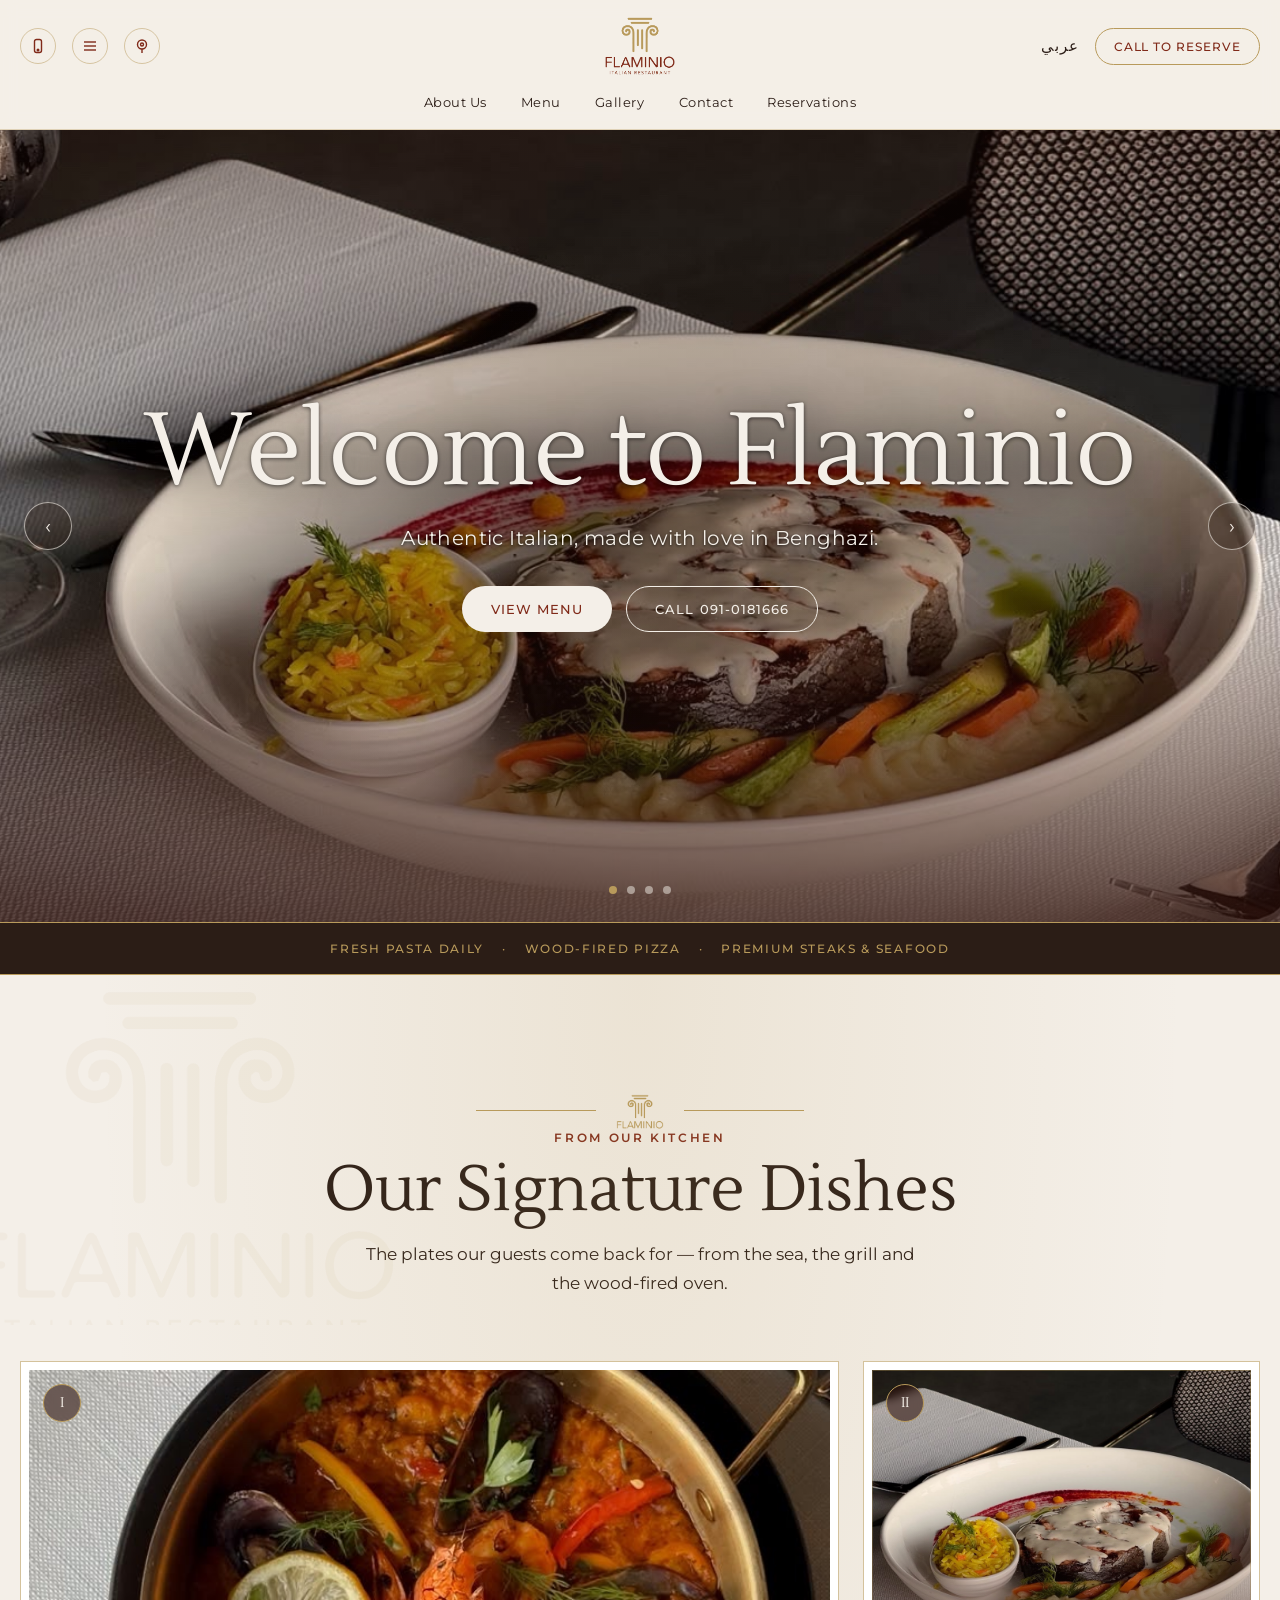
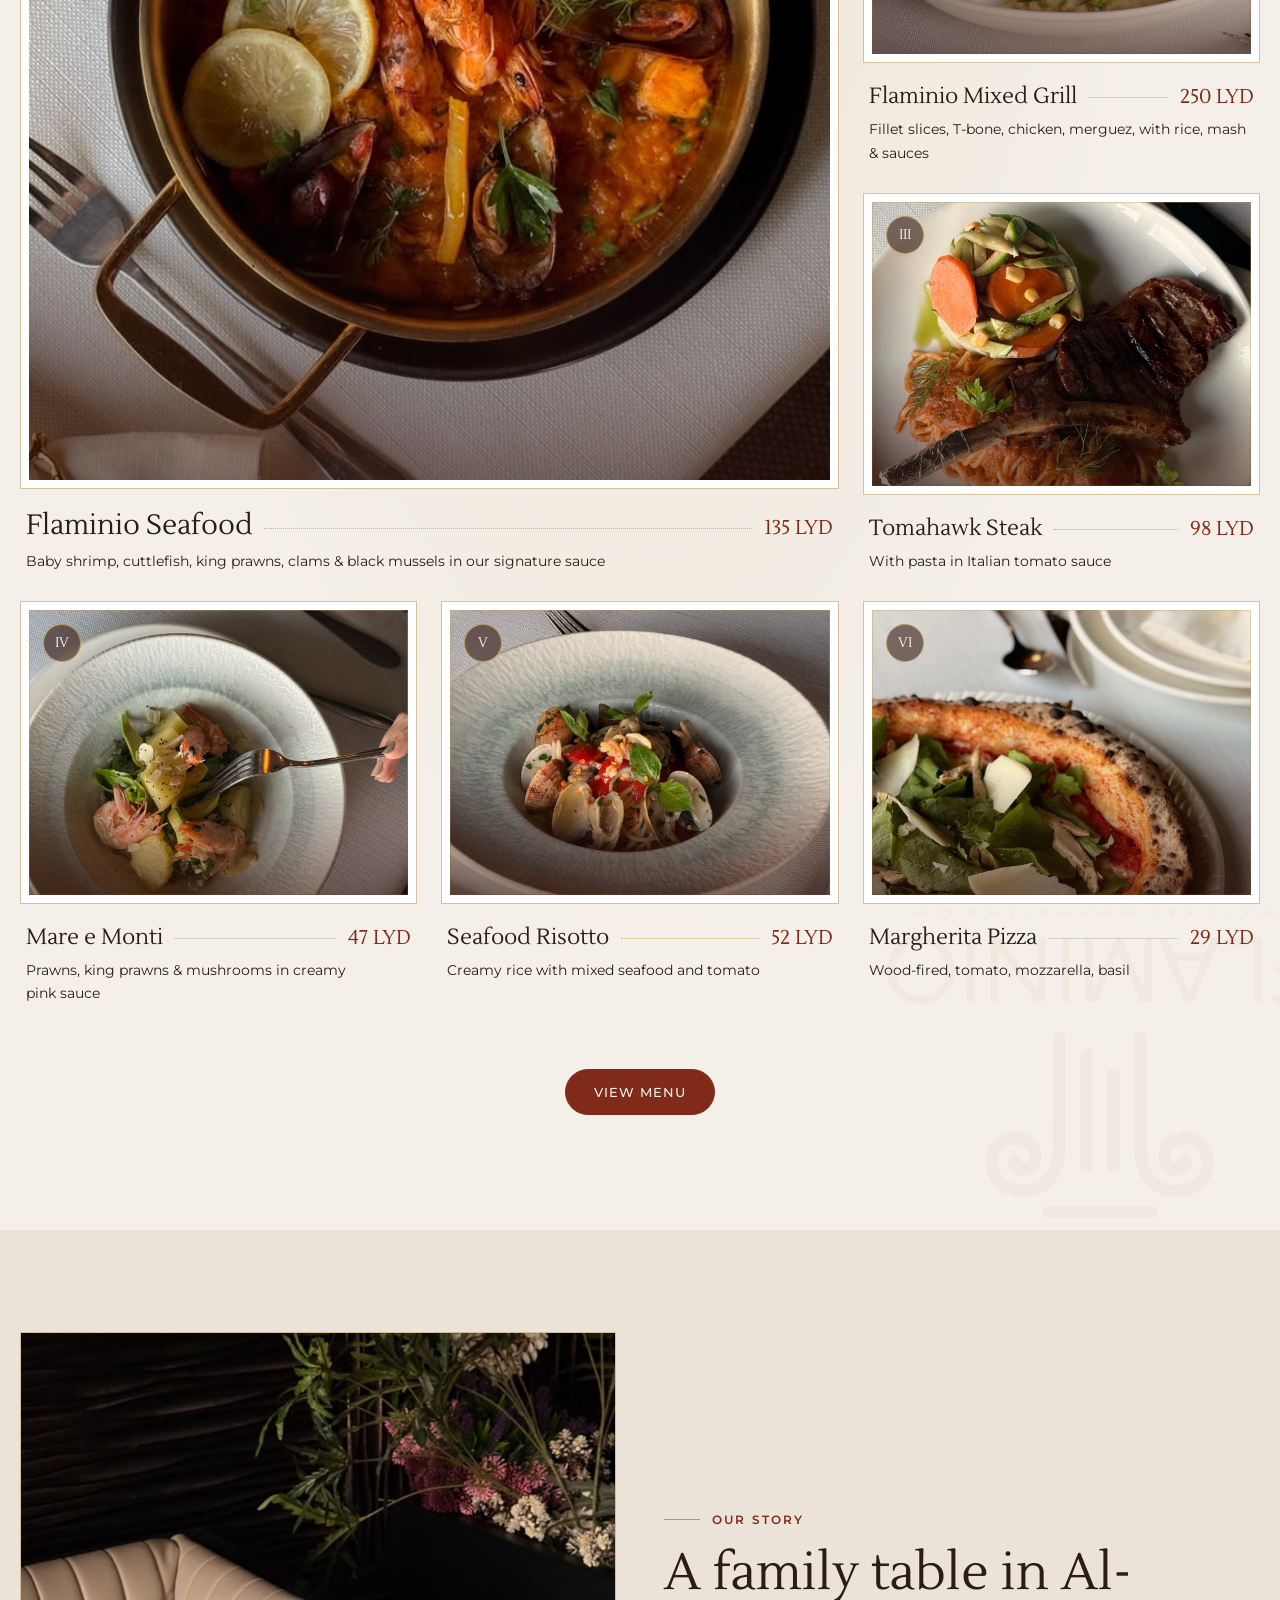
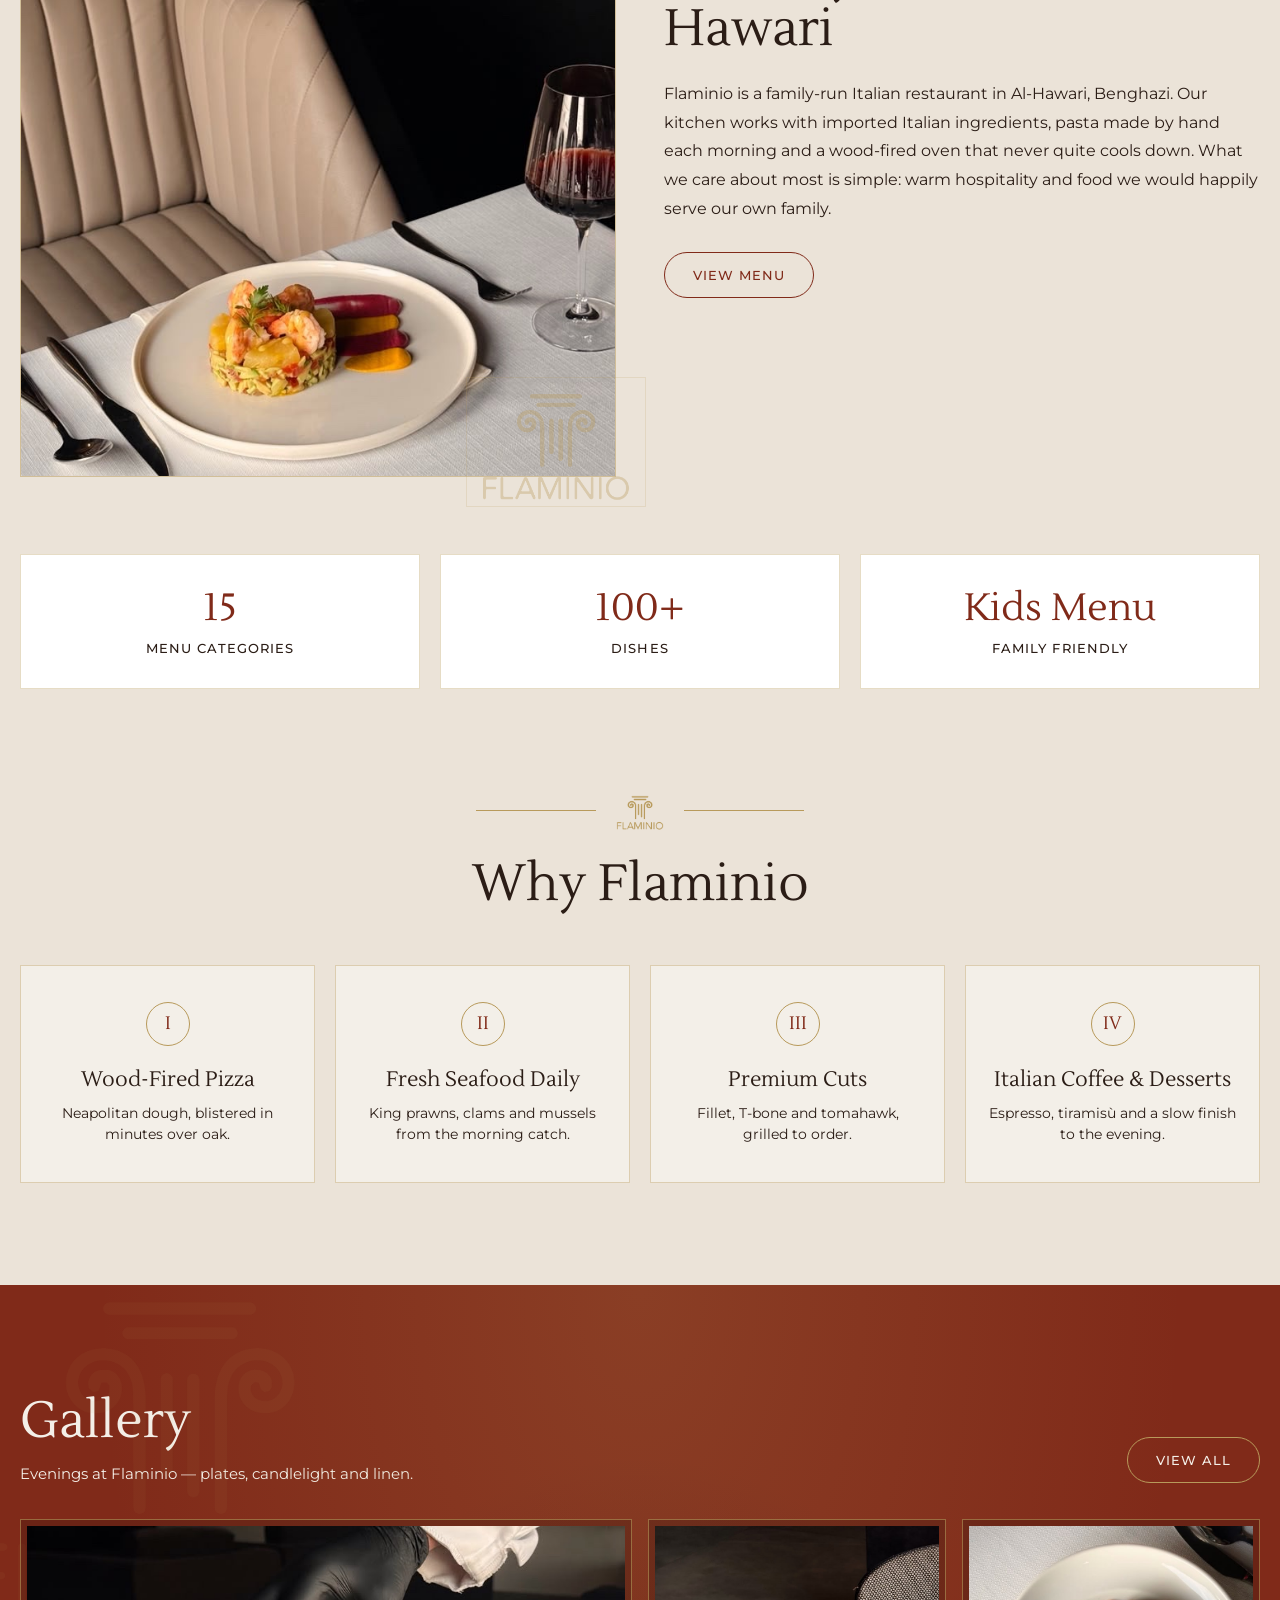
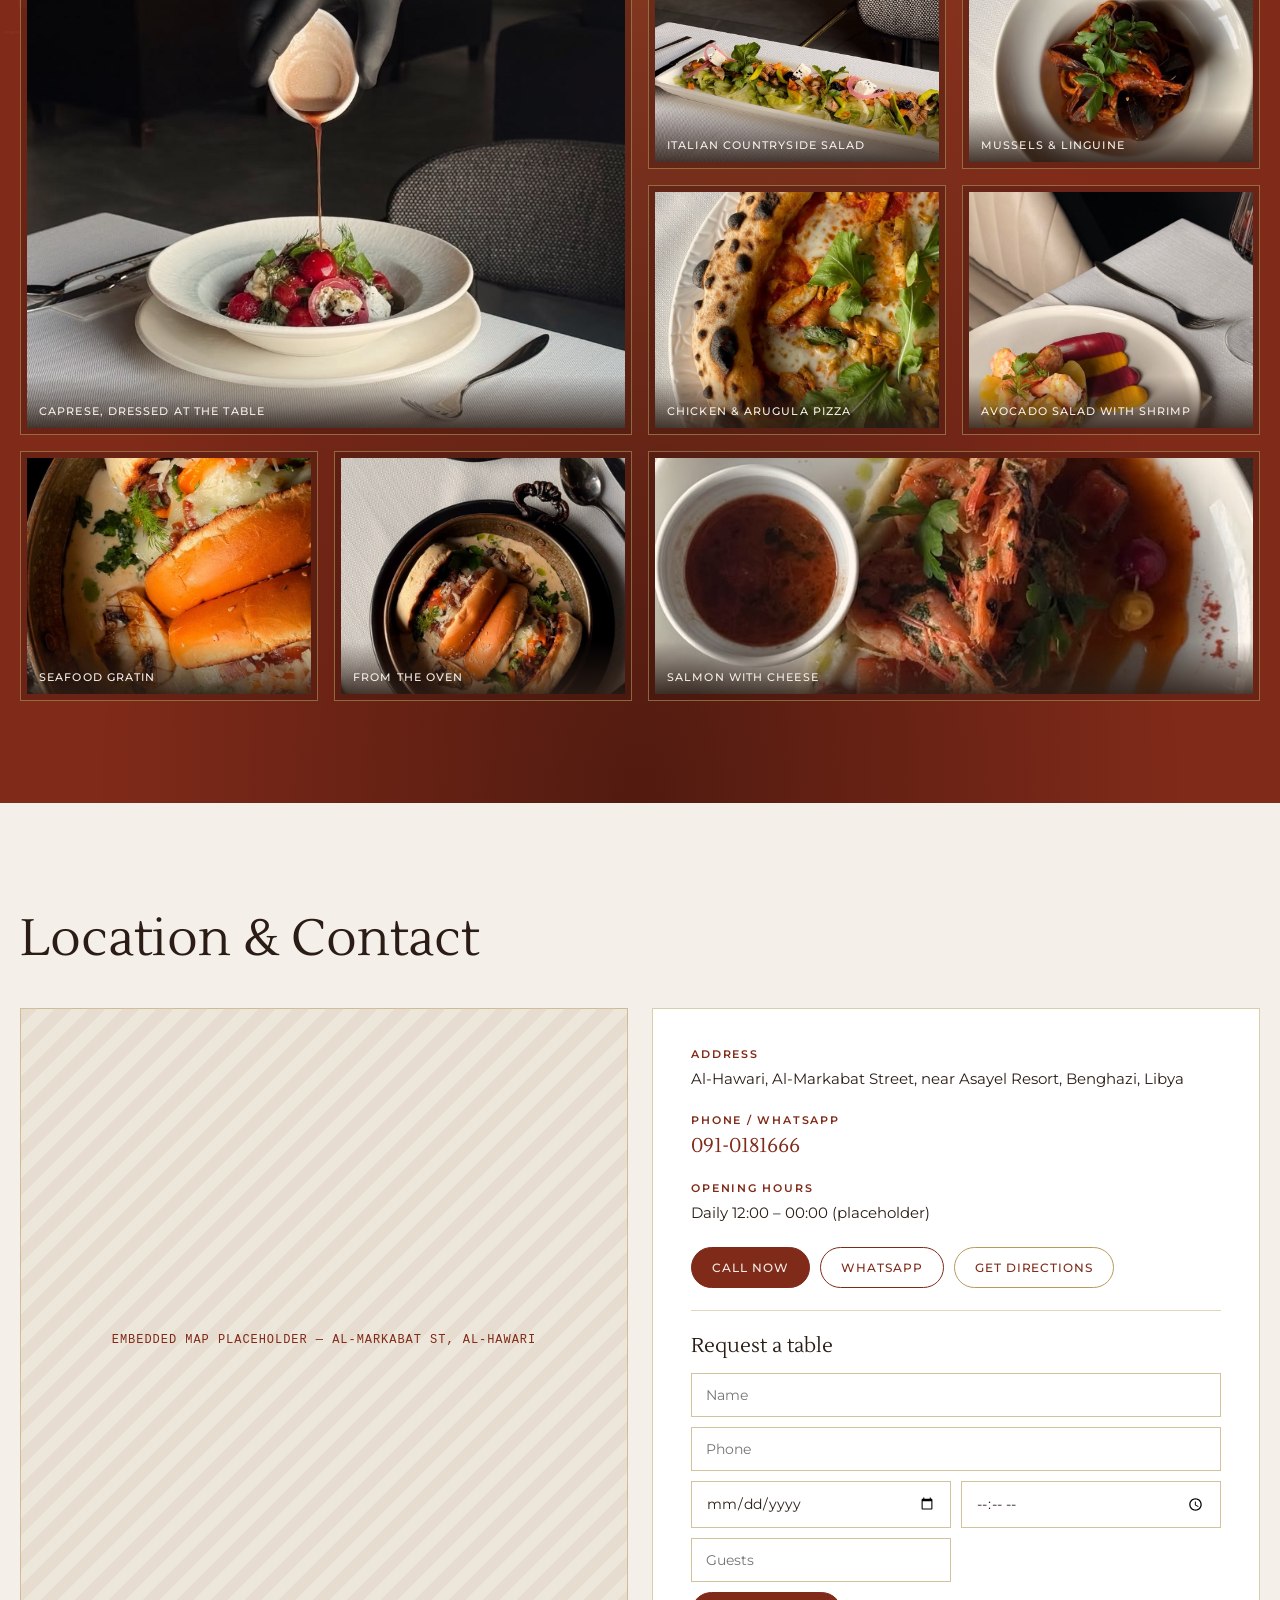
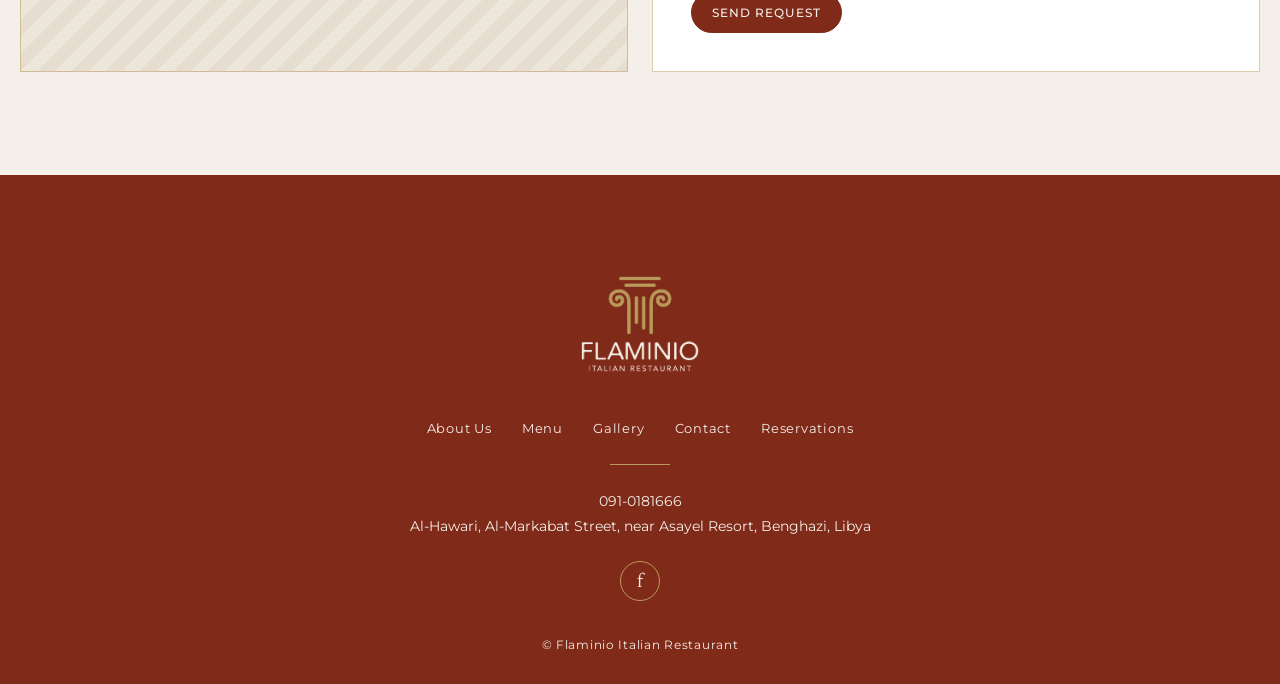
==== index.html @ 31a4543e "Flaminio Italian Restaurant website Static site for the Benghazi restaurant: home page with hero car" ====
<!DOCTYPE html>
<html lang="en">
<head>
<meta charset="utf-8">
<title>Flaminio Italian Restaurant — Benghazi</title>
<meta name="description" content="Flaminio — a family-run Italian restaurant in Al-Hawari, Benghazi. Fresh pasta daily, wood-fired pizza, premium steaks & seafood.">
<meta name="viewport" content="width=device-width, initial-scale=1">
<link rel="preconnect" href="https://fonts.googleapis.com">
<link rel="preconnect" href="https://fonts.gstatic.com" crossorigin>
<link href="https://fonts.googleapis.com/css2?family=Lustria&family=Montserrat:wght@300;400;500;600&display=swap" rel="stylesheet">
<link rel="stylesheet" href="css/style.css">
</head>
<body>
<div id="top">

<!-- HEADER -->
<header class="site-header">
  <div class="header-top">
    <div class="header-icons">
      <a href="tel:0910181666" aria-label="Call" class="icon-btn">
        <svg width="16" height="16" viewBox="0 0 16 16" fill="none" stroke="#802a19" stroke-width="1.4"><rect x="4.5" y="1.5" width="7" height="13" rx="2"></rect><circle cx="8" cy="12" r=".8" fill="#802a19"></circle></svg>
      </a>
      <a href="menu.html" aria-label="Menu" class="icon-btn">
        <svg width="16" height="16" viewBox="0 0 16 16" fill="none" stroke="#802a19" stroke-width="1.4"><line x1="2" y1="4" x2="14" y2="4"></line><line x1="2" y1="8" x2="14" y2="8"></line><line x1="2" y1="12" x2="14" y2="12"></line></svg>
      </a>
      <a href="#contact" aria-label="Location" class="icon-btn">
        <svg width="16" height="16" viewBox="0 0 16 16" fill="none" stroke="#802a19" stroke-width="1.4"><circle cx="8" cy="6.5" r="4.5"></circle><circle cx="8" cy="6.5" r="1.5"></circle><line x1="8" y1="11" x2="8" y2="15"></line></svg>
      </a>
    </div>
    <a href="#top" class="header-logo"><img src="img/logo-burgundy.png" alt="Flaminio Italian Restaurant"></a>
    <div class="header-right">
      <span class="lang-toggle">
        <button type="button" class="lang-btn" data-lang-toggle title="Arabic — coming soon">عربي</button>
        <span class="lang-note" data-lang-note>Arabic — coming soon · العربية قريباً</span>
      </span>
      <a href="tel:0910181666" class="reserve-btn">Call to Reserve</a>
    </div>
  </div>
  <nav class="site-nav" id="site-nav"></nav>
</header>

<!-- HERO -->
<section id="hero" class="hero" data-screen-label="Hero">
  <img class="hero-slide is-active" src="img/fillet-cheese.jpg" alt="" data-hero-slide>
  <img class="hero-slide" src="img/caprese-pour.jpg" alt="" data-hero-slide>
  <img class="hero-slide" src="img/clams.jpg" alt="" data-hero-slide>
  <img class="hero-slide" src="img/interior-table.jpg" alt="" data-hero-slide>
  <div class="hero-scrim"></div>
  <div class="hero-content">
    <div class="hero-vignette" aria-hidden="true"></div>
    <h1 class="hero-title">Welcome to Flaminio</h1>
    <p class="hero-sub">Authentic Italian, made with love in Benghazi.</p>
    <div class="hero-actions">
      <a href="menu.html" class="btn btn-cream">View Menu</a>
      <a href="tel:0910181666" class="btn btn-outline-cream">Call 091-0181666</a>
    </div>
  </div>
  <button type="button" class="hero-arrow prev" aria-label="Previous slide" data-hero-prev>‹</button>
  <button type="button" class="hero-arrow next" aria-label="Next slide" data-hero-next>›</button>
  <div class="hero-dots" id="hero-dots"></div>
</section>
<div class="trust-strip">
  <span>Fresh pasta daily</span><span aria-hidden="true">·</span><span>Wood-fired pizza</span><span aria-hidden="true">·</span><span>Premium steaks &amp; seafood</span>
</div>

<!-- SIGNATURE DISHES -->
<section id="signature" class="section signature" data-screen-label="Signature">
  <div class="signature-radial" aria-hidden="true"></div>
  <img src="img/logo-gold.png" alt="" aria-hidden="true" class="watermark top-left">
  <img src="img/logo-gold.png" alt="" aria-hidden="true" class="watermark bottom-right">
  <div class="container signature-header" data-reveal>
    <div class="section-divider">
      <span class="line"></span>
      <img src="img/logo-gold.png" alt="">
      <span class="line"></span>
    </div>
    <div class="section-kicker">From our kitchen</div>
    <h2 class="serif signature-title">Our Signature Dishes</h2>
    <p class="signature-intro">The plates our guests come back for — from the sea, the grill and the wood-fired oven.</p>
  </div>
  <div class="container signature-grid" data-reveal>
    <article class="dish-card featured">
      <div class="dish-frame">
        <div class="dish-photo"><img src="img/seafood-pan.jpg" alt="Flaminio Seafood"><span class="dish-num">I</span></div>
      </div>
      <div class="dish-body">
        <div class="dish-title-row"><h3 class="serif dish-name">Flaminio Seafood</h3><span class="dish-leader" aria-hidden="true"></span><span class="dish-price">135 LYD</span></div>
        <p class="dish-desc">Baby shrimp, cuttlefish, king prawns, clams &amp; black mussels in our signature sauce</p>
      </div>
    </article>
    <article class="dish-card">
      <div class="dish-frame">
        <div class="dish-photo"><img src="img/fillet-cheese.jpg" alt="Flaminio Mixed Grill"><span class="dish-num">II</span></div>
      </div>
      <div class="dish-body">
        <div class="dish-title-row"><h3 class="serif dish-name">Flaminio Mixed Grill</h3><span class="dish-leader" aria-hidden="true"></span><span class="dish-price">250 LYD</span></div>
        <p class="dish-desc">Fillet slices, T-bone, chicken, merguez, with rice, mash &amp; sauces</p>
      </div>
    </article>
    <article class="dish-card">
      <div class="dish-frame">
        <div class="dish-photo"><img src="img/tomahawk.jpg" alt="Tomahawk Steak"><span class="dish-num">III</span></div>
      </div>
      <div class="dish-body">
        <div class="dish-title-row"><h3 class="serif dish-name">Tomahawk Steak</h3><span class="dish-leader" aria-hidden="true"></span><span class="dish-price">98 LYD</span></div>
        <p class="dish-desc">With pasta in Italian tomato sauce</p>
      </div>
    </article>
    <article class="dish-card">
      <div class="dish-frame">
        <div class="dish-photo"><img src="img/lemon-shrimp-pasta.jpg" alt="Mare e Monti"><span class="dish-num">IV</span></div>
      </div>
      <div class="dish-body">
        <div class="dish-title-row"><h3 class="serif dish-name">Mare e Monti</h3><span class="dish-leader" aria-hidden="true"></span><span class="dish-price">47 LYD</span></div>
        <p class="dish-desc">Prawns, king prawns &amp; mushrooms in creamy pink sauce</p>
      </div>
    </article>
    <article class="dish-card">
      <div class="dish-frame">
        <div class="dish-photo"><img src="img/clams.jpg" alt="Seafood Risotto"><span class="dish-num">V</span></div>
      </div>
      <div class="dish-body">
        <div class="dish-title-row"><h3 class="serif dish-name">Seafood Risotto</h3><span class="dish-leader" aria-hidden="true"></span><span class="dish-price">52 LYD</span></div>
        <p class="dish-desc">Creamy rice with mixed seafood and tomato</p>
      </div>
    </article>
    <article class="dish-card">
      <div class="dish-frame">
        <div class="dish-photo"><img src="img/pizza-top.jpg" alt="Margherita Pizza"><span class="dish-num">VI</span></div>
      </div>
      <div class="dish-body">
        <div class="dish-title-row"><h3 class="serif dish-name">Margherita Pizza</h3><span class="dish-leader" aria-hidden="true"></span><span class="dish-price">29 LYD</span></div>
        <p class="dish-desc">Wood-fired, tomato, mozzarella, basil</p>
      </div>
    </article>
  </div>
  <div class="container signature-cta" data-reveal>
    <a href="menu.html" class="btn btn-burgundy">View Menu</a>
  </div>
</section>

<!-- ABOUT -->
<section id="about" class="about" data-screen-label="About">
  <div class="container about-grid" data-reveal>
    <div class="about-photo">
      <img src="img/interior-booth.jpg" alt="Flaminio dining room">
      <img src="img/logo-gold.png" alt="" aria-hidden="true" class="watermark">
    </div>
    <div class="about-copy">
      <div class="about-kicker"><span class="line"></span>Our Story</div>
      <h2 class="serif about-title">A family table in Al-Hawari</h2>
      <p class="about-text">Flaminio is a family-run Italian restaurant in Al-Hawari, Benghazi. Our kitchen works with imported Italian ingredients, pasta made by hand each morning and a wood-fired oven that never quite cools down. What we care about most is simple: warm hospitality and food we would happily serve our own family.</p>
      <a href="menu.html" class="btn btn-outline-burgundy" style="margin-top:28px">View Menu</a>
    </div>
  </div>
  <div class="container stats-grid" data-reveal>
    <div class="stat-card"><div class="stat-big">15</div><div class="stat-label">Menu Categories</div></div>
    <div class="stat-card"><div class="stat-big">100+</div><div class="stat-label">Dishes</div></div>
    <div class="stat-card"><div class="stat-big">Kids Menu</div><div class="stat-label">Family Friendly</div></div>
  </div>
</section>

<!-- WHY -->
<section id="why" class="why-section" data-screen-label="Why Flaminio">
  <div class="container" data-reveal>
    <div class="section-divider">
      <span class="line"></span>
      <img src="img/logo-gold.png" alt="">
      <span class="line"></span>
    </div>
    <h2 class="serif why-title">Why Flaminio</h2>
    <div class="why-grid">
      <div class="why-card"><div class="why-num">I</div><h3 class="serif">Wood-Fired Pizza</h3><p>Neapolitan dough, blistered in minutes over oak.</p></div>
      <div class="why-card"><div class="why-num">II</div><h3 class="serif">Fresh Seafood Daily</h3><p>King prawns, clams and mussels from the morning catch.</p></div>
      <div class="why-card"><div class="why-num">III</div><h3 class="serif">Premium Cuts</h3><p>Fillet, T-bone and tomahawk, grilled to order.</p></div>
      <div class="why-card"><div class="why-num">IV</div><h3 class="serif">Italian Coffee &amp; Desserts</h3><p>Espresso, tiramisù and a slow finish to the evening.</p></div>
    </div>
  </div>
</section>

<!-- GALLERY -->
<section id="gallery" class="section gallery-section" data-screen-label="Gallery">
  <div class="gallery-radial" aria-hidden="true"></div>
  <img src="img/logo-gold.png" alt="" aria-hidden="true" class="watermark top-left">
  <div class="container" data-reveal>
    <div class="gallery-header">
      <div>
        <h2 class="serif gallery-title">Gallery</h2>
        <p class="gallery-intro">Evenings at Flaminio — plates, candlelight and linen.</p>
      </div>
      <button type="button" class="btn btn-outline-cream-on-burgundy" id="gallery-toggle">View all</button>
    </div>
    <div class="gallery-grid" id="gallery-grid"></div>
  </div>
</section>

<!-- CONTACT -->
<section id="contact" class="contact-section" data-screen-label="Contact">
  <div class="container" data-reveal>
    <h2 class="serif contact-title">Location &amp; Contact</h2>
    <div class="contact-grid">
      <a href="https://www.google.com/maps/search/?api=1&query=Asayel+Resort+Al-Hawari+Benghazi" target="_blank" rel="noopener" class="map-placeholder">Embedded map placeholder — Al-Markabat St, Al-Hawari</a>
      <div class="contact-card">
        <div><div class="contact-label">Address</div><div class="contact-value">Al-Hawari, Al-Markabat Street, near Asayel Resort, Benghazi, Libya</div></div>
        <div><div class="contact-label">Phone / WhatsApp</div><a href="tel:0910181666" class="contact-phone">091-0181666</a></div>
        <div><div class="contact-label">Opening hours</div><div class="contact-value">Daily 12:00 – 00:00 (placeholder)</div></div>
        <div class="contact-actions">
          <a href="tel:0910181666" class="btn btn-sm btn-burgundy">Call Now</a>
          <a href="https://wa.me/2180910181666" target="_blank" rel="noopener" class="btn btn-sm btn-outline-burgundy">WhatsApp</a>
          <a href="https://www.google.com/maps/search/?api=1&query=Asayel+Resort+Al-Hawari+Benghazi" target="_blank" rel="noopener" class="btn btn-sm btn-outline-burgundy-on-gold">Get Directions</a>
        </div>
        <div class="reservation-form">
          <div class="serif reservation-form-title">Request a table</div>
          <p class="reservation-sent" id="reservation-sent" hidden>Thank you — we will call you to confirm.</p>
          <form id="reservation-form" class="reservation-fields">
            <input required placeholder="Name" class="span-2" name="name">
            <input required type="tel" placeholder="Phone" class="span-2" name="phone">
            <input required type="date" aria-label="Date" name="date">
            <input required type="time" aria-label="Time" name="time">
            <input required type="number" min="1" max="20" placeholder="Guests" name="guests">
            <button type="submit" class="btn btn-sm btn-burgundy">Send request</button>
          </form>
        </div>
      </div>
    </div>
  </div>
</section>

<!-- FOOTER -->
<footer id="reservations" class="site-footer">
  <img src="img/logo-cream.png" alt="Flaminio Italian Restaurant" class="footer-logo">
  <nav class="footer-nav" id="footer-nav"></nav>
  <div class="footer-rule"></div>
  <div class="footer-contact"><a href="tel:0910181666">091-0181666</a><br>Al-Hawari, Al-Markabat Street, near Asayel Resort, Benghazi, Libya</div>
  <div class="footer-social">
    <a href="https://www.facebook.com/flaminio.ly/" target="_blank" rel="noopener" aria-label="Facebook" class="social-btn">f</a>
  </div>
  <div class="footer-copy">© Flaminio Italian Restaurant</div>
</footer>

</div>

<!-- LIGHTBOX -->
<div class="lightbox" id="lightbox">
  <figure class="lightbox-figure">
    <img id="lightbox-img" src="" alt="">
    <figcaption id="lightbox-cap"></figcaption>
  </figure>
  <button type="button" class="lightbox-arrow prev" aria-label="Previous" id="lightbox-prev">‹</button>
  <button type="button" class="lightbox-arrow next" aria-label="Next" id="lightbox-next">›</button>
  <button type="button" class="lightbox-close" aria-label="Close" id="lightbox-close">×</button>
</div>

<script type="module" src="js/home.js"></script>
</body>
</html>
---- css/style.css ----
:root {
  --burgundy: #802a19;
  --burgundy-deep: #3a120a;
  --espresso: #2b1d16;
  --espresso-deep: #1e0a04;
  --cream: #f4efe8;
  --cream-deep: #ebe3d8;
  --gold: #b89a5b;
}

* { box-sizing: border-box; }

html {
  scroll-behavior: smooth;
  scroll-padding-top: 128px;
}

body {
  margin: 0;
  background: var(--cream);
  color: var(--espresso);
  font-family: Montserrat, sans-serif;
  -webkit-font-smoothing: antialiased;
}

a { color: var(--burgundy); text-decoration: none; }
a:hover { color: var(--gold); }
input, select, button { font-family: inherit; }
img { max-width: 100%; }

.serif { font-family: Lustria, serif; font-weight: 400; }

.container {
  max-width: 1280px;
  margin: 0 auto;
  padding: 0 20px;
}

/* ---------- reveal-on-scroll ---------- */
[data-reveal] {
  opacity: 0;
  transform: translateY(18px);
  transition: opacity .8s ease, transform .8s ease;
}
[data-reveal="in"] { opacity: 1; transform: none; }

@keyframes heroIn {
  from { opacity: 0; transform: translateY(20px); }
  to { opacity: 1; transform: none; }
}

/* ---------- buttons ---------- */
.btn {
  display: inline-block;
  padding: 14px 28px;
  border-radius: 999px;
  font-size: 13px;
  letter-spacing: .08em;
  text-transform: uppercase;
  font-weight: 500;
  border: 1px solid transparent;
  cursor: pointer;
  white-space: nowrap;
  transition: background .2s, color .2s, border-color .2s;
}
.btn-sm { padding: 12px 20px; font-size: 12px; }
.btn-cream { background: var(--cream); color: var(--burgundy); }
.btn-cream:hover { background: var(--gold); color: var(--espresso); }
.btn-outline-cream { border-color: var(--cream); color: var(--cream); }
.btn-outline-cream:hover { border-color: var(--gold); color: var(--gold); }
.btn-outline-gold { border-color: var(--gold); color: var(--burgundy); }
.btn-outline-gold:hover { background: var(--burgundy); color: var(--cream); border-color: var(--burgundy); }
.btn-burgundy { background: var(--burgundy); border-color: var(--burgundy); color: var(--cream); }
.btn-burgundy:hover { background: var(--gold); border-color: var(--gold); color: var(--espresso); }
.btn-outline-burgundy { border-color: var(--burgundy); color: var(--burgundy); }
.btn-outline-burgundy:hover { background: var(--burgundy); color: var(--cream); }
.btn-outline-burgundy-on-gold { border-color: var(--gold); color: var(--burgundy); }
.btn-outline-burgundy-on-gold:hover { background: var(--gold); color: var(--espresso); }
.btn-outline-cream-on-burgundy { border: 1px solid var(--gold); color: var(--cream); background: none; }
.btn-outline-cream-on-burgundy:hover { background: var(--cream); color: var(--burgundy); border-color: var(--cream); }

/* ---------- header ---------- */
.site-header {
  position: sticky;
  top: 0;
  z-index: 50;
  background: rgba(244, 239, 232, .96);
  backdrop-filter: blur(8px);
  border-bottom: 1px solid rgba(184, 154, 91, .35);
}
.header-top {
  max-width: 1280px;
  margin: 0 auto;
  padding: 10px 20px 0;
  display: grid;
  grid-template-columns: 1fr auto 1fr;
  align-items: center;
  gap: 12px;
}
.header-icons { display: flex; gap: 16px; align-items: center; justify-self: start; }
.icon-btn {
  display: flex;
  width: 36px;
  height: 36px;
  align-items: center;
  justify-content: center;
  border: 1px solid rgba(184, 154, 91, .5);
  border-radius: 50%;
}
.icon-btn:hover { border-color: var(--gold); }
.header-logo { justify-self: center; display: block; }
.header-logo img { height: 72px; width: auto; display: block; }
.header-right { display: flex; gap: 12px; align-items: center; justify-self: end; }
.lang-toggle { position: relative; display: inline-flex; }
.lang-btn {
  background: none;
  border: none;
  cursor: pointer;
  color: var(--espresso);
  letter-spacing: .06em;
  padding: 8px 4px;
  font-weight: 500;
  font-family: Lustria, serif;
  font-size: 15px;
}
.lang-btn:hover { color: var(--gold); }
.lang-note {
  position: absolute;
  top: 100%;
  right: 0;
  margin-top: 6px;
  white-space: nowrap;
  background: var(--espresso);
  color: var(--cream);
  font-size: 11px;
  letter-spacing: .08em;
  text-transform: uppercase;
  padding: 8px 12px;
  border: 1px solid var(--gold);
  display: none;
}
.lang-note.show { display: block; }
.reserve-btn {
  border: 1px solid var(--gold);
  color: var(--burgundy);
  padding: 10px 18px;
  border-radius: 999px;
  font-size: 12px;
  letter-spacing: .08em;
  text-transform: uppercase;
  font-weight: 500;
  white-space: nowrap;
}
.reserve-btn:hover { background: var(--burgundy); color: var(--cream); border-color: var(--burgundy); }
.site-nav {
  max-width: 1280px;
  margin: 0 auto;
  padding: 6px 20px 12px;
  display: flex;
  justify-content: center;
  flex-wrap: wrap;
  gap: 8px 34px;
}
.site-nav a {
  font-size: 13px;
  letter-spacing: .04em;
  color: var(--espresso);
  padding: 6px 0;
  border-bottom: 1px solid transparent;
}
.site-nav a:hover { color: var(--burgundy); border-bottom-color: var(--gold); }

/* ---------- hero ---------- */
.hero {
  position: relative;
  height: min(88vh, 860px);
  min-height: 520px;
  background: var(--burgundy-deep);
  overflow: hidden;
}
.hero-slide {
  position: absolute;
  inset: 0;
  width: 100%;
  height: 100%;
  object-fit: cover;
  object-position: 50% 60%;
  opacity: 0;
  transform: scale(1);
  transition: opacity 1.2s ease, transform 7s ease;
}
.hero-slide.is-active { opacity: 1; transform: scale(1.06); }
.hero-scrim {
  position: absolute;
  inset: 0;
  background: linear-gradient(180deg, rgba(43, 14, 8, .28) 0%, rgba(43, 14, 8, 0) 30%, rgba(43, 14, 8, 0) 55%, rgba(43, 14, 8, .72) 100%);
}
.hero-content {
  position: absolute;
  inset: 0;
  display: flex;
  flex-direction: column;
  justify-content: center;
  align-items: center;
  text-align: center;
  padding: 40px 24px 60px;
  color: var(--cream);
  text-shadow: 0 2px 24px rgba(0, 0, 0, .55), 0 1px 3px rgba(0, 0, 0, .6);
}
.hero-vignette {
  position: absolute;
  left: 50%;
  top: 50%;
  transform: translate(-50%, -52%);
  width: min(1100px, 110%);
  height: 70%;
  background: radial-gradient(ellipse at center, rgba(30, 10, 4, .5) 0%, rgba(30, 10, 4, .25) 45%, rgba(30, 10, 4, 0) 75%);
  pointer-events: none;
}
.hero-title {
  position: relative;
  font-family: Lustria, serif;
  font-weight: 400;
  font-size: clamp(44px, 8vw, 104px);
  line-height: 1.02;
  margin: 0;
  letter-spacing: -.01em;
  animation: heroIn 1.2s ease both;
  text-shadow: 0 4px 40px rgba(0, 0, 0, .6), 0 1px 4px rgba(0, 0, 0, .6);
}
.hero-sub {
  position: relative;
  margin: 22px 0 0;
  font-size: clamp(16px, 1.6vw, 20px);
  font-weight: 400;
  letter-spacing: .02em;
  max-width: 640px;
  animation: heroIn 1.2s .2s ease both;
  text-shadow: 0 2px 20px rgba(0, 0, 0, .7), 0 1px 3px rgba(0, 0, 0, .7);
}
.hero-actions {
  position: relative;
  display: flex;
  gap: 14px;
  flex-wrap: wrap;
  justify-content: center;
  margin-top: 36px;
  animation: heroIn 1.2s .35s ease both;
  text-shadow: none;
}
.hero-arrow {
  position: absolute;
  top: 50%;
  transform: translateY(-50%);
  width: 48px;
  height: 48px;
  border-radius: 50%;
  border: 1px solid rgba(244, 239, 232, .6);
  background: rgba(43, 29, 22, .35);
  color: var(--cream);
  cursor: pointer;
  font-size: 20px;
  display: flex;
  align-items: center;
  justify-content: center;
}
.hero-arrow:hover { background: var(--burgundy); border-color: var(--burgundy); }
.hero-arrow.prev { left: 24px; }
.hero-arrow.next { right: 24px; }
.hero-dots {
  position: absolute;
  bottom: 28px;
  left: 0;
  right: 0;
  display: flex;
  justify-content: center;
  gap: 10px;
}
.hero-dot {
  width: 8px;
  height: 8px;
  border-radius: 50%;
  border: none;
  padding: 0;
  cursor: pointer;
  background: rgba(244, 239, 232, .5);
  transition: background .3s;
}
.hero-dot.is-active { background: var(--gold); }

.trust-strip {
  background: var(--espresso);
  border-top: 1px solid var(--gold);
  border-bottom: 1px solid var(--gold);
  padding: 18px 24px;
  display: flex;
  justify-content: center;
  flex-wrap: wrap;
  gap: 8px 18px;
  color: var(--gold);
  font-size: 12px;
  font-weight: 500;
  letter-spacing: .14em;
  text-transform: uppercase;
  text-align: center;
}

/* ---------- section basics ---------- */
.section { position: relative; overflow: hidden; }
.section-kicker {
  color: var(--burgundy);
  font-size: 12px;
  font-weight: 600;
  letter-spacing: .22em;
  text-transform: uppercase;
}
.section-divider {
  display: flex;
  align-items: center;
  gap: 16px;
  justify-content: center;
}
.section-divider .line { flex: 1; max-width: 120px; height: 1px; background: var(--gold); display: block; }
.section-divider img { width: 56px; height: 40px; object-fit: cover; object-position: top; }
.watermark {
  position: absolute;
  width: 520px;
  height: 380px;
  opacity: .06;
  pointer-events: none;
  object-fit: cover;
  object-position: top;
}
.watermark.top-left { top: -30px; left: -80px; }
.watermark.bottom-right { bottom: -60px; right: -80px; transform: rotate(180deg); }

/* ---------- signature dishes ---------- */
.signature {
  background: var(--cream);
  padding: clamp(72px, 9vw, 128px) 0 clamp(72px, 9vw, 120px);
}
.signature-radial {
  position: absolute;
  inset: 0;
  background: radial-gradient(ellipse at 50% 0%, rgba(184, 154, 91, .14), rgba(184, 154, 91, 0) 60%);
  pointer-events: none;
}
.signature-header { text-align: center; }
.signature-title { font-size: clamp(36px, 5vw, 64px); margin: 12px 0 0; line-height: 1.05; }
.signature-intro { margin: 16px auto 0; font-size: clamp(15px, 1.3vw, 17px); max-width: 560px; line-height: 1.7; text-wrap: pretty; }
.signature-grid {
  position: relative;
  margin: clamp(44px, 5vw, 64px) auto 0;
  display: grid;
  grid-template-columns: 1fr;
  gap: 28px 24px;
}
@media (min-width: 860px) {
  .signature-grid { grid-template-columns: repeat(3, minmax(0, 1fr)); }
  .dish-card.featured { grid-column: span 2; grid-row: span 2; }
  .dish-card.featured .dish-frame { flex: 1 1 0%; }
  .dish-card.featured .dish-photo { aspect-ratio: auto; }
  .dish-card.featured .dish-photo img { position: absolute; inset: 0; }
  .dish-card.featured .dish-name { font-size: 28px; }
}
.dish-card { display: flex; flex-direction: column; min-width: 0; }
.dish-frame {
  position: relative;
  padding: 8px;
  border: 1px solid rgba(184, 154, 91, .6);
  background: #fff;
  display: flex;
  flex-direction: column;
  min-height: 0;
  flex: 0 0 auto;
}
.dish-photo {
  position: relative;
  flex: 1;
  min-height: 0;
  aspect-ratio: 4/3;
  overflow: hidden;
  outline: 1px solid rgba(184, 154, 91, .35);
  outline-offset: -1px;
}
.dish-photo img {
  width: 100%;
  height: 100%;
  object-fit: cover;
  display: block;
  transition: transform 1s ease;
}
.dish-photo:hover img { transform: scale(1.05); }
.dish-photo::after {
  content: "";
  position: absolute;
  inset: 0;
  background: linear-gradient(180deg, rgba(43, 14, 8, 0) 55%, rgba(43, 14, 8, .55) 100%);
  pointer-events: none;
}
.dish-num {
  position: absolute;
  top: 14px;
  left: 14px;
  z-index: 1;
  width: 38px;
  height: 38px;
  border: 1px solid var(--gold);
  border-radius: 50%;
  display: flex;
  align-items: center;
  justify-content: center;
  background: rgba(43, 14, 8, .55);
  backdrop-filter: blur(4px);
  color: var(--cream);
  font-family: Lustria, serif;
  font-size: 14px;
}
.dish-body { padding: 20px 6px 0; display: flex; flex-direction: column; gap: 8px; }
.dish-title-row { display: flex; align-items: baseline; gap: 12px; }
.dish-name { font-size: 22px; margin: 0; line-height: 1.2; }
.dish-leader { flex: 1; border-bottom: 1px dotted rgba(184, 154, 91, .7); transform: translateY(-5px); min-width: 20px; }
.dish-price { font-family: Lustria, serif; font-size: 20px; color: var(--burgundy); white-space: nowrap; }
.dish-desc { margin: 0; font-size: 14px; font-weight: 400; line-height: 1.65; text-wrap: pretty; }
.signature-cta { position: relative; text-align: center; margin-top: clamp(44px, 5vw, 64px); }

/* ---------- about ---------- */
.about { padding: clamp(64px, 8vw, 120px) 0 0; background: var(--cream-deep); }
.about-grid {
  display: grid;
  grid-template-columns: repeat(auto-fit, minmax(min(100%, 420px), 1fr));
  gap: 48px;
  align-items: center;
}
.about-photo { position: relative; }
.about-photo img { width: 100%; aspect-ratio: 4/5; object-fit: cover; display: block; border: 1px solid rgba(184, 154, 91, .5); }
.about-photo .watermark { bottom: -30px; right: -30px; width: 180px; height: 130px; opacity: .35; position: absolute; top: auto; left: auto; }
.about-copy { padding: 16px 0; }
.about-kicker { display: flex; align-items: center; gap: 12px; color: var(--burgundy); font-weight: 600; font-size: 12px; letter-spacing: .18em; text-transform: uppercase; }
.about-kicker .line { width: 36px; height: 1px; background: var(--gold); display: block; }
.about-title { font-size: clamp(32px, 4vw, 52px); line-height: 1.1; margin: 18px 0 0; }
.about-text { margin: 22px 0 0; font-size: 16px; line-height: 1.8; font-weight: 400; text-wrap: pretty; }
.stats-grid {
  margin: clamp(48px, 6vw, 80px) auto 0;
  display: grid;
  grid-template-columns: repeat(auto-fit, minmax(min(100%, 240px), 1fr));
  gap: 20px;
}
.stat-card { background: #fff; border: 1px solid rgba(184, 154, 91, .35); padding: 32px 28px; text-align: center; }
.stat-big { font-family: Lustria, serif; font-size: clamp(28px, 3vw, 40px); color: var(--burgundy); line-height: 1.1; white-space: nowrap; }
.stat-label { margin-top: 10px; font-size: 13px; letter-spacing: .08em; text-transform: uppercase; font-weight: 500; }

/* ---------- why ---------- */
.why-section { padding: clamp(64px, 8vw, 120px) 0; background: var(--cream-deep); }
.why-title { font-size: clamp(32px, 4vw, 52px); text-align: center; margin: 20px 0 0; }
.why-grid {
  margin-top: 48px;
  display: grid;
  grid-template-columns: repeat(auto-fit, minmax(min(100%, 196px), 1fr));
  gap: 20px;
}
.why-card {
  border: 1px solid rgba(184, 154, 91, .4);
  padding: 36px 22px;
  text-align: center;
  background: rgba(255, 255, 255, .4);
  transition: transform .4s ease, border-color .4s;
}
.why-card:hover { transform: translateY(-4px); border-color: var(--gold); }
.why-num {
  width: 44px;
  height: 44px;
  margin: 0 auto;
  border: 1px solid var(--gold);
  border-radius: 50%;
  display: flex;
  align-items: center;
  justify-content: center;
  color: var(--burgundy);
  font-family: Lustria, serif;
  font-size: 18px;
}
.why-card h3 { font-size: 21px; margin: 20px 0 0; }
.why-card p { margin: 10px 0 0; font-size: 13.5px; font-weight: 400; line-height: 1.6; }

/* ---------- gallery ---------- */
.gallery-section { padding: clamp(64px, 8vw, 120px) 0; background: var(--burgundy); color: var(--cream); }
.gallery-radial {
  position: absolute;
  inset: 0;
  background: radial-gradient(ellipse at 50% 0%, rgba(184, 154, 91, .18), rgba(184, 154, 91, 0) 60%), radial-gradient(ellipse at 50% 100%, rgba(43, 14, 8, .55), rgba(43, 14, 8, 0) 60%);
  pointer-events: none;
}
.gallery-header { display: flex; justify-content: space-between; align-items: flex-end; gap: 20px; flex-wrap: wrap; }
.gallery-title { font-size: clamp(32px, 4vw, 52px); margin: 0; }
.gallery-intro { margin: 10px 0 0; font-weight: 400; font-size: 15px; }
.gallery-grid {
  margin-top: 36px;
  display: grid;
  grid-template-columns: repeat(2, minmax(0, 1fr));
  grid-auto-rows: clamp(150px, 22vw, 250px);
  grid-auto-flow: dense;
  gap: 16px;
}
@media (min-width: 720px) {
  .gallery-grid { grid-template-columns: repeat(4, minmax(0, 1fr)); }
}
.gallery-figure {
  margin: 0;
  position: relative;
  overflow: hidden;
  border: 1px solid rgba(184, 154, 91, .6);
  padding: 6px;
  background: rgba(43, 14, 8, .25);
  cursor: zoom-in;
  min-height: 0;
}
.gallery-figure[hidden] { display: none; }
.gallery-figure img { width: 100%; height: 100%; display: block; object-fit: cover; transition: transform .8s ease; }
.gallery-figure:hover img { transform: scale(1.04); }
.gallery-figure figcaption {
  position: absolute;
  left: 6px;
  right: 6px;
  bottom: 6px;
  padding: 28px 12px 10px;
  background: linear-gradient(180deg, rgba(43, 29, 22, 0), rgba(43, 29, 22, .85));
  color: var(--cream);
  font-size: 11px;
  font-weight: 500;
  letter-spacing: .1em;
  text-transform: uppercase;
  pointer-events: none;
}

/* ---------- contact ---------- */
.contact-section { background: var(--cream); padding: clamp(64px, 8vw, 120px) 0; }
.contact-title { font-size: clamp(32px, 4vw, 52px); margin: 0 0 36px; }
.contact-grid {
  display: grid;
  grid-template-columns: repeat(auto-fit, minmax(min(100%, 400px), 1fr));
  gap: 24px;
  align-items: stretch;
}
.map-placeholder {
  display: flex;
  align-items: center;
  justify-content: center;
  min-height: 420px;
  background: repeating-linear-gradient(135deg, #e6ddd0 0 12px, #ede6da 12px 24px);
  border: 1px solid rgba(184, 154, 91, .5);
  color: var(--burgundy);
  font-family: ui-monospace, SFMono-Regular, Menlo, monospace;
  font-size: 12px;
  letter-spacing: .08em;
  text-transform: uppercase;
  text-align: center;
  padding: 24px;
}
.contact-card { background: #fff; border: 1px solid rgba(184, 154, 91, .5); padding: clamp(24px, 3vw, 40px); display: flex; flex-direction: column; gap: 22px; }
.contact-label { font-size: 11px; font-weight: 600; letter-spacing: .16em; text-transform: uppercase; color: var(--burgundy); }
.contact-value { margin-top: 6px; font-size: 15px; line-height: 1.6; }
.contact-phone { display: inline-block; margin-top: 6px; font-size: 20px; font-family: Lustria, serif; color: var(--burgundy); }
.contact-actions { display: flex; gap: 10px; flex-wrap: wrap; }
.reservation-form { border-top: 1px solid rgba(184, 154, 91, .4); padding-top: 22px; }
.reservation-form-title { font-family: Lustria, serif; font-size: 20px; }
.reservation-sent { margin: 14px 0 0; color: var(--burgundy); font-size: 14px; }
.reservation-fields {
  margin-top: 14px;
  display: grid;
  grid-template-columns: repeat(2, minmax(0, 1fr));
  gap: 10px;
}
.reservation-fields input {
  padding: 12px 14px;
  border: 1px solid rgba(184, 154, 91, .6);
  background: #fff;
  font-size: 14px;
  color: var(--espresso);
  outline: none;
  min-width: 0;
}
.reservation-fields input:focus { border-color: var(--burgundy); }
.reservation-fields input.span-2 { grid-column: 1 / -1; }
.reservation-fields button { grid-column: 1 / -1; justify-self: start; }

/* ---------- footer ---------- */
.site-footer { background: var(--burgundy); color: var(--cream); padding: clamp(56px, 7vw, 90px) 20px 32px; text-align: center; }
.footer-logo { height: 120px; width: auto; margin: 0 auto; display: block; }
.footer-nav { display: flex; justify-content: center; flex-wrap: wrap; gap: 10px 30px; margin-top: 36px; }
.footer-nav a { color: var(--cream); font-size: 13px; letter-spacing: .06em; }
.footer-nav a:hover { color: var(--gold); }
.footer-rule { margin: 28px auto 0; width: 60px; height: 1px; background: var(--gold); }
.footer-contact { margin-top: 24px; font-size: 14px; font-weight: 400; line-height: 1.8; color: var(--cream); }
.footer-contact a { color: var(--cream); direction: ltr; unicode-bidi: isolate; }
.footer-social { display: flex; justify-content: center; gap: 14px; margin-top: 22px; }
.social-btn {
  width: 40px;
  height: 40px;
  border: 1px solid var(--gold);
  border-radius: 50%;
  display: flex;
  align-items: center;
  justify-content: center;
  color: var(--cream);
  font-family: Lustria, serif;
  font-size: 18px;
}
.social-btn:hover { background: var(--gold); color: var(--espresso); }
.footer-copy { margin-top: 36px; font-size: 12px; letter-spacing: .06em; color: var(--cream); }

/* ---------- lightbox ---------- */
.lightbox {
  position: fixed;
  inset: 0;
  z-index: 100;
  background: rgba(30, 10, 5, .92);
  display: none;
  align-items: center;
  justify-content: center;
  padding: 24px;
  cursor: zoom-out;
}
.lightbox.is-open { display: flex; }
.lightbox-figure { margin: 0; max-width: min(1100px, 100%); max-height: 100%; display: flex; flex-direction: column; gap: 12px; align-items: center; }
.lightbox-figure img { max-width: 100%; max-height: 82vh; object-fit: contain; border: 1px solid rgba(184, 154, 91, .6); }
.lightbox-figure figcaption { color: var(--gold); font-size: 12px; letter-spacing: .14em; text-transform: uppercase; }
.lightbox-arrow, .lightbox-close {
  position: absolute;
  top: 50%;
  transform: translateY(-50%);
  width: 48px;
  height: 48px;
  border-radius: 50%;
  border: 1px solid var(--gold);
  background: none;
  color: var(--cream);
  cursor: pointer;
  font-size: 20px;
}
.lightbox-arrow.prev { left: 20px; }
.lightbox-arrow.next { right: 20px; }
.lightbox-close { top: 20px; right: 20px; left: auto; transform: none; width: 44px; height: 44px; }

/* ---------- menu page ---------- */
.menu-hero { max-width: 1280px; margin: 0 auto; padding: clamp(48px, 6vw, 88px) 20px clamp(64px, 8vw, 120px); }
.menu-intro { text-align: center; max-width: 720px; margin: 0 auto; }
.menu-title { font-size: clamp(40px, 6vw, 72px); margin: 20px 0 0; line-height: 1.05; }
.menu-subtitle { margin: 14px 0 0; font-weight: 400; font-size: clamp(15px, 1.5vw, 18px); }
.menu-tabs { display: flex; flex-wrap: wrap; justify-content: center; gap: 8px; margin-top: 44px; }
.menu-tab {
  padding: 9px 18px;
  border-radius: 999px;
  font-size: 12px;
  letter-spacing: .04em;
  cursor: pointer;
  transition: all .25s;
  border: 1px solid rgba(128, 42, 25, .45);
  background: transparent;
  color: var(--burgundy);
  font-weight: 500;
}
.menu-tab:hover { border-color: var(--burgundy); }
.menu-tab.is-active { background: var(--burgundy); color: var(--cream); border-color: var(--burgundy); }
.menu-panel {
  margin-top: 48px;
  display: grid;
  grid-template-columns: minmax(0, 2fr) minmax(0, 1fr);
  gap: 40px;
  align-items: start;
}
@media (max-width: 760px) {
  .menu-panel { grid-template-columns: minmax(0, 1fr); }
  .menu-figure { position: static !important; }
}
.menu-list-wrap { animation: fadeUp .5s ease both; }
@keyframes fadeUp { from { opacity: 0; transform: translateY(14px); } to { opacity: 1; transform: none; } }
.menu-cat-head { display: flex; align-items: baseline; justify-content: space-between; gap: 16px; border-bottom: 1px solid var(--gold); padding-bottom: 12px; }
.menu-cat-title { font-size: clamp(26px, 3vw, 36px); margin: 0; }
.menu-cat-sub { font-size: 13px; letter-spacing: .1em; color: var(--burgundy); font-family: Lustria, serif; }
.menu-items { display: grid; grid-template-columns: repeat(auto-fit, minmax(min(100%, 300px), 1fr)); gap: 22px 40px; margin-top: 22px; }
.menu-item { display: flex; flex-direction: column; gap: 4px; padding-bottom: 14px; border-bottom: 1px dotted rgba(184, 154, 91, .45); }
.menu-item-row { display: flex; align-items: baseline; gap: 10px; }
.menu-item-name { font-size: 18px; margin: 0; line-height: 1.25; }
.menu-item-leader { flex: 1; border-bottom: 1px dotted var(--gold); min-width: 16px; transform: translateY(-4px); }
.menu-item-price { color: var(--burgundy); font-size: 14px; font-weight: 600; white-space: nowrap; }
.menu-item-desc { margin: 0; font-size: 13px; font-weight: 400; line-height: 1.55; text-wrap: pretty; }
.menu-figure { margin: 0; position: sticky; top: 150px; border: 1px solid rgba(184, 154, 91, .55); padding: 8px; background: #fff; }
.menu-figure img { width: 100%; aspect-ratio: 4/5; object-fit: cover; display: block; }
.menu-figure figcaption { font-size: 11px; letter-spacing: .12em; text-transform: uppercase; padding: 12px 6px 4px; color: var(--burgundy); font-weight: 600; text-align: center; }
.menu-note { margin: 40px 0 0; text-align: center; font-size: 12px; }
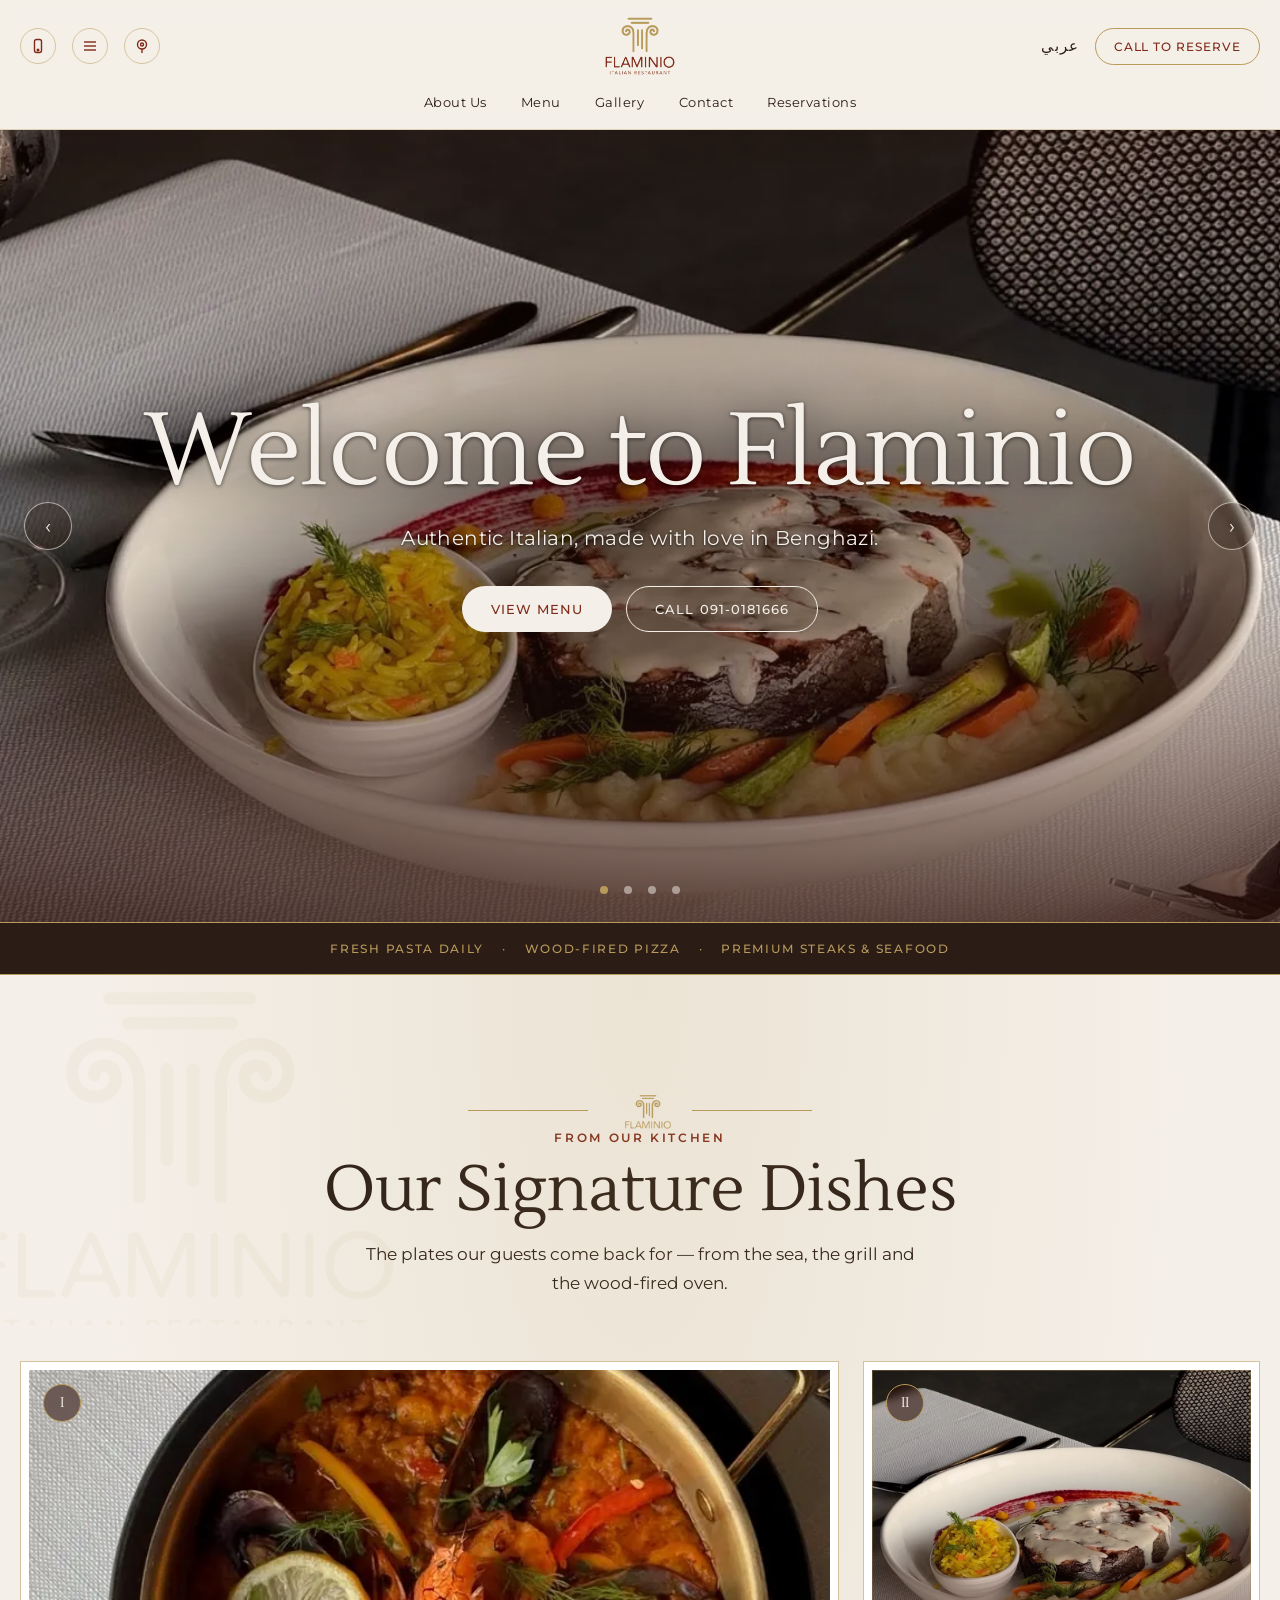
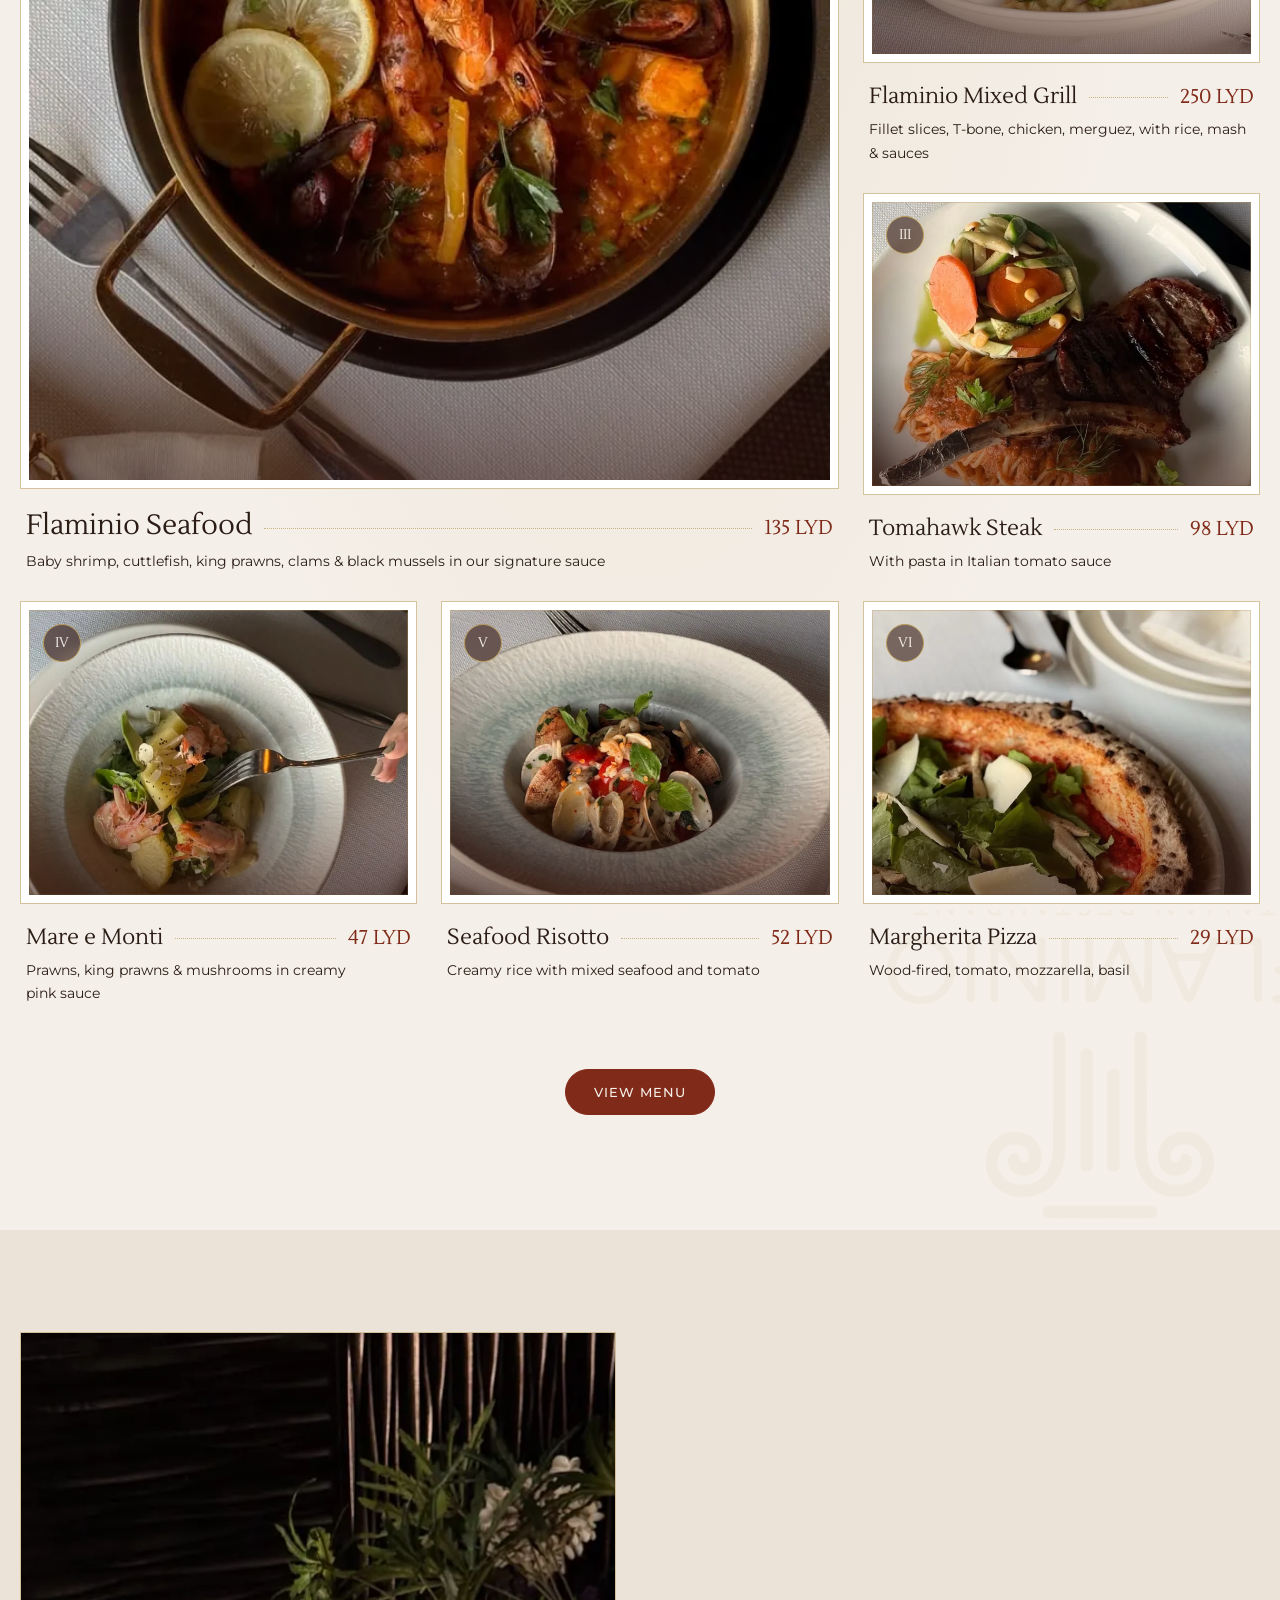
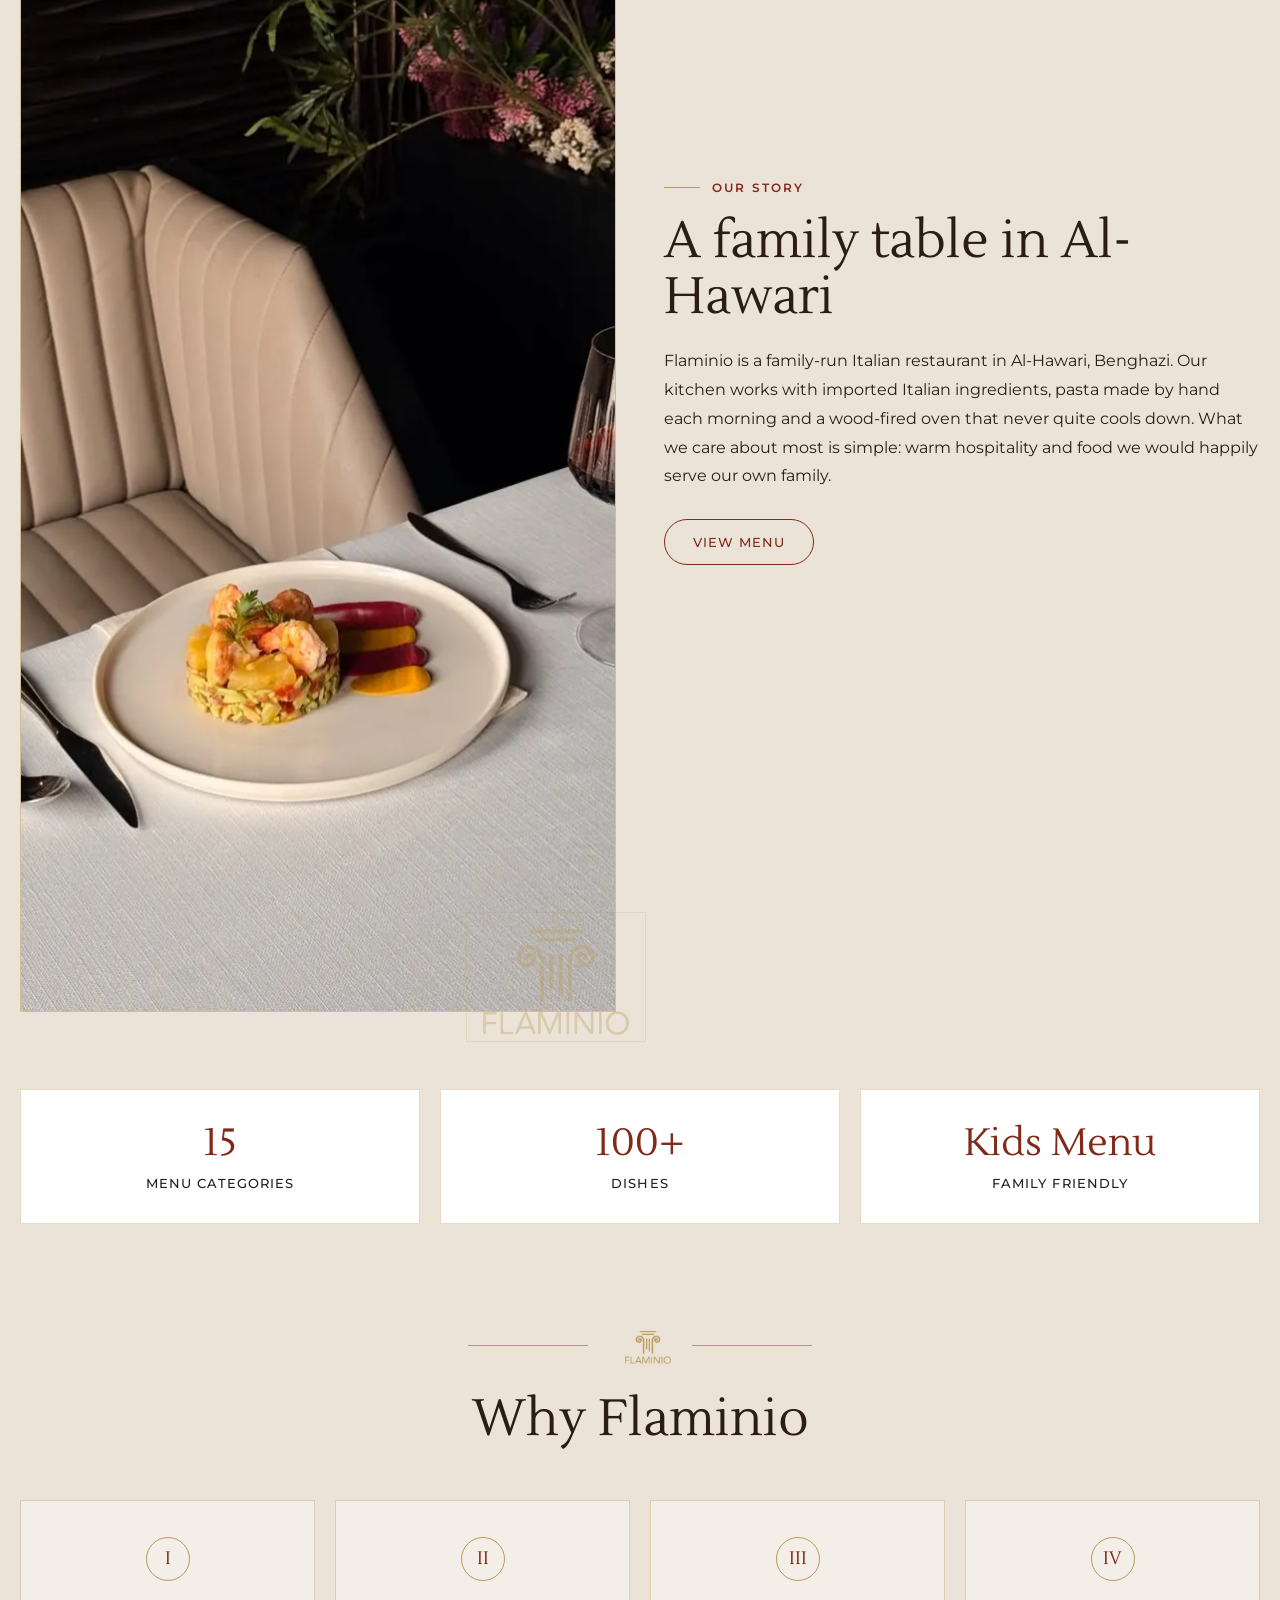
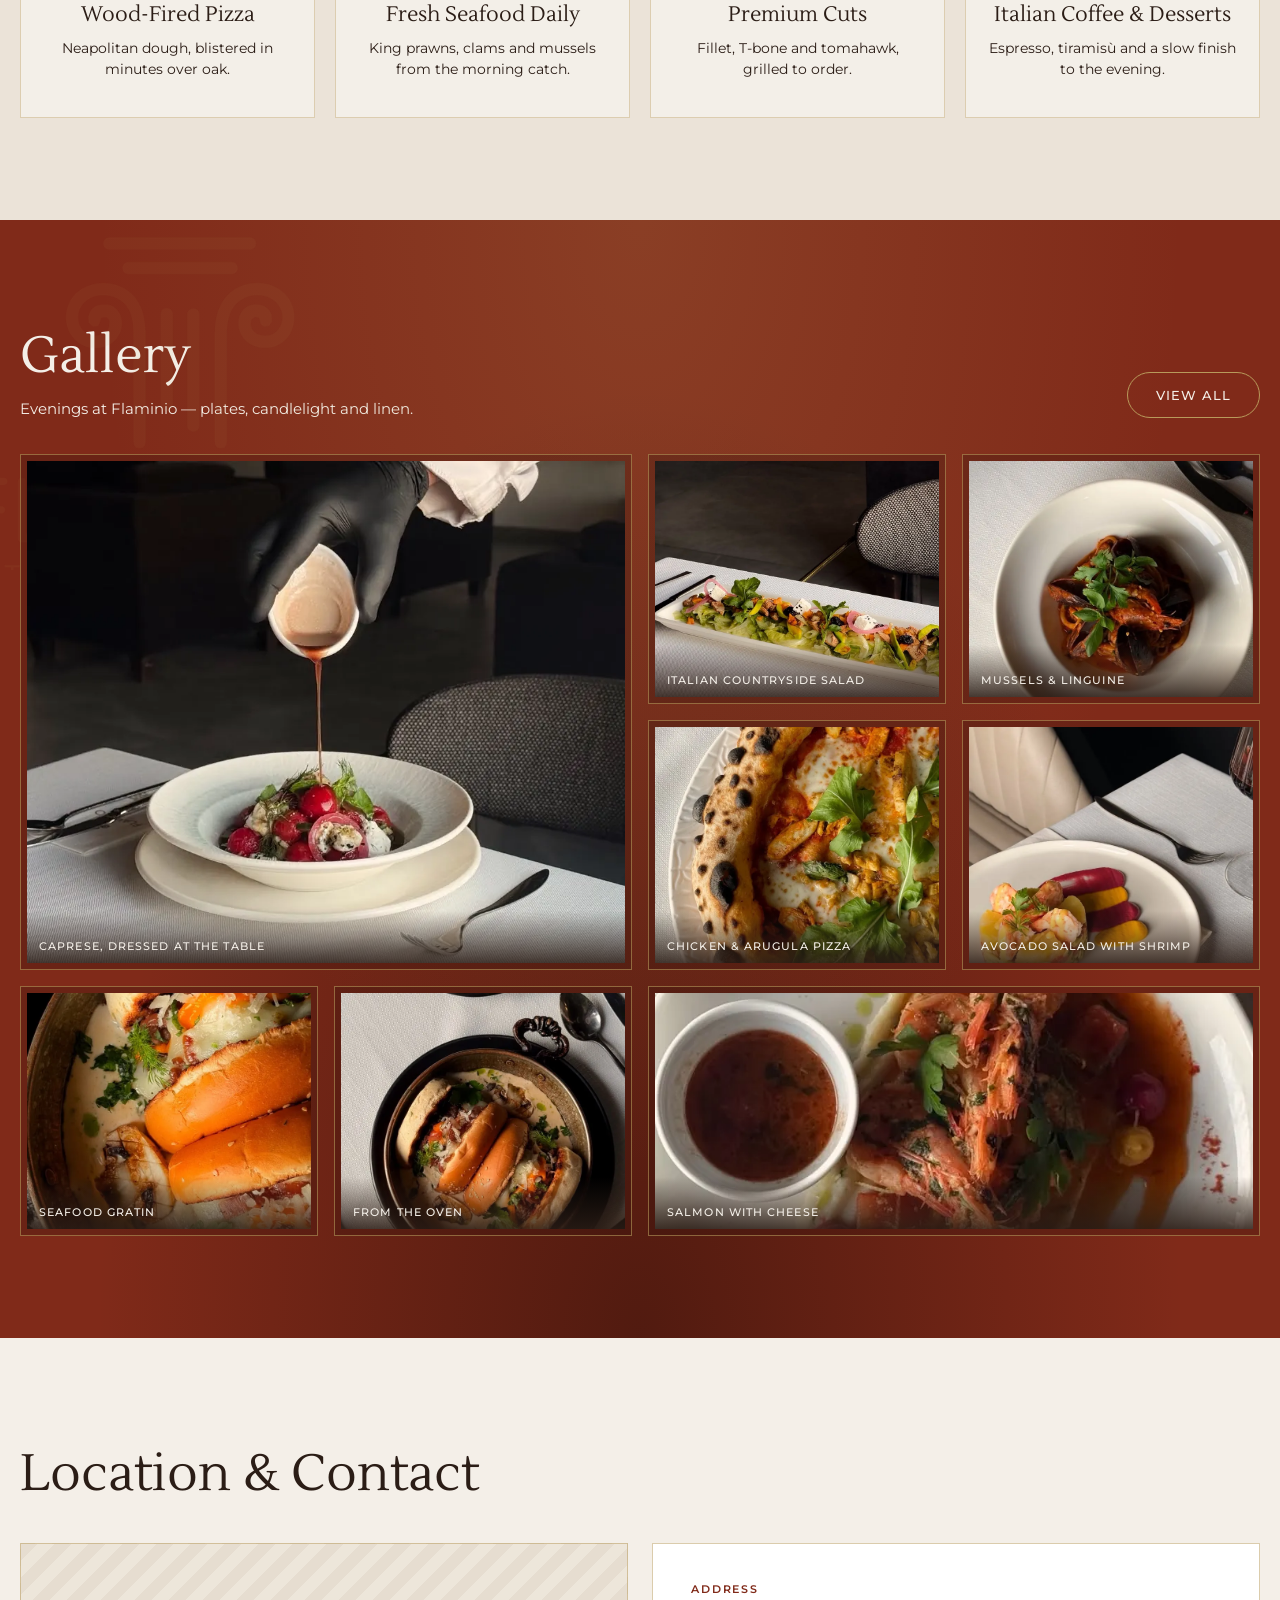
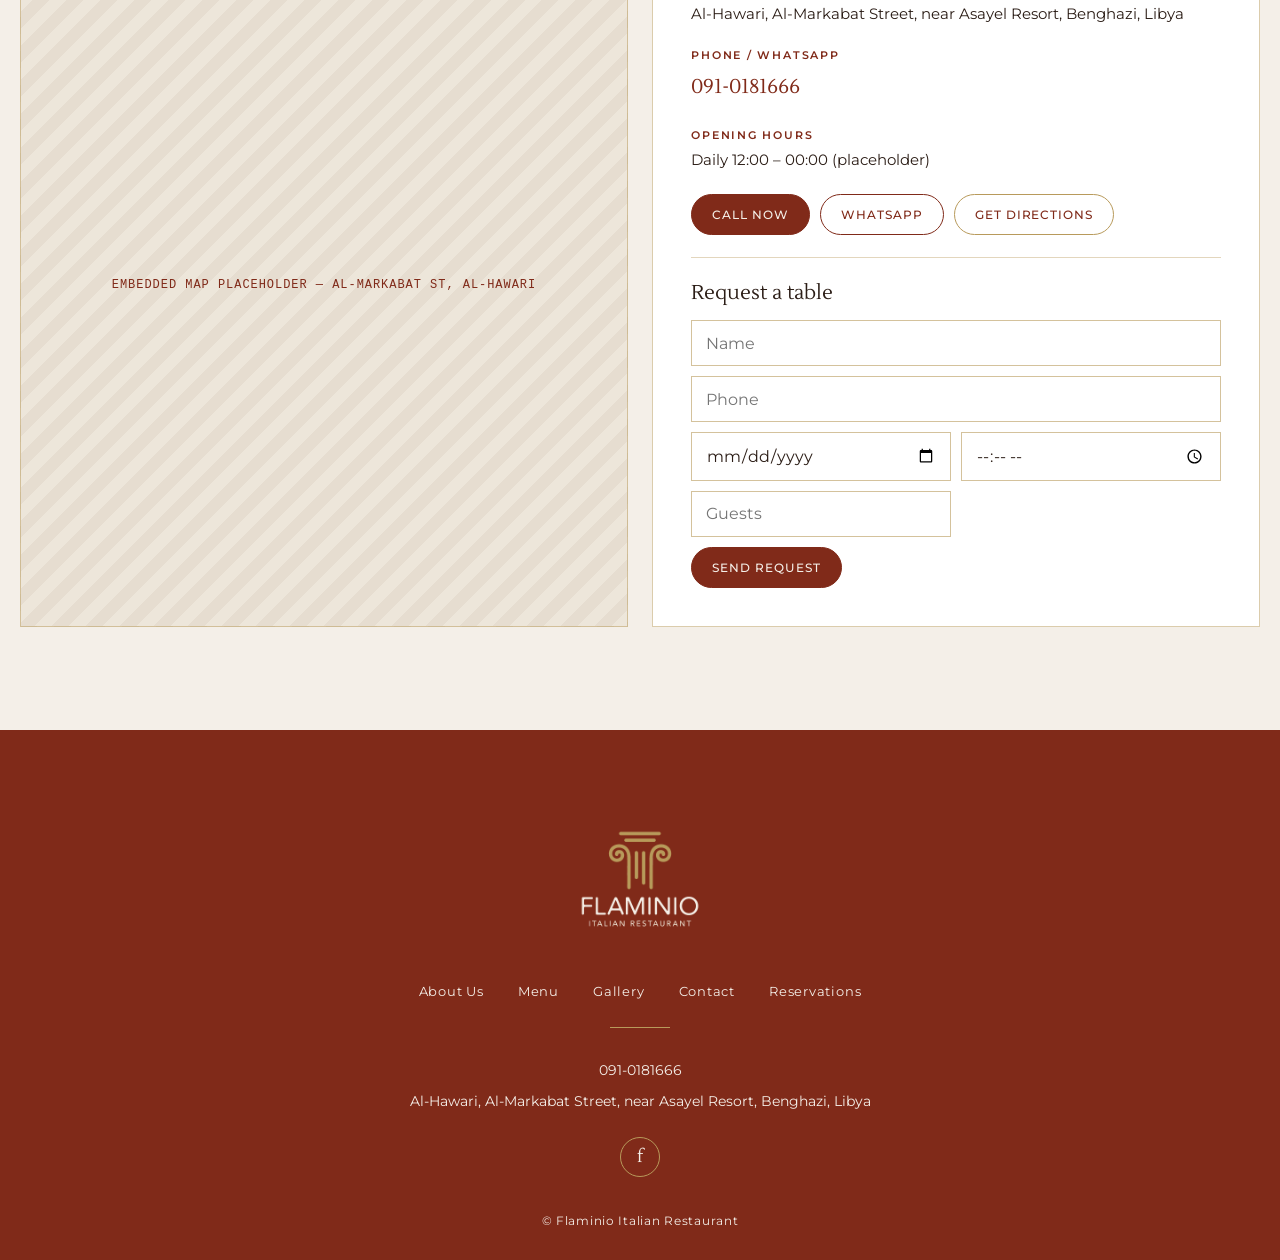
==== commit 8d69ab3e: "Optimise for mobile, performance and SEO - Phone header: logo no longer collapses, CTA fits, height " ====
--- a/index.html
+++ b/index.html
@@ -2,49 +2,119 @@
 <html lang="en">
 <head>
 <meta charset="utf-8">
+<meta name="viewport" content="width=device-width, initial-scale=1">
 <title>Flaminio Italian Restaurant — Benghazi</title>
-<meta name="description" content="Flaminio — a family-run Italian restaurant in Al-Hawari, Benghazi. Fresh pasta daily, wood-fired pizza, premium steaks & seafood.">
-<meta name="viewport" content="width=device-width, initial-scale=1">
+<meta name="description" content="Flaminio is a family-run Italian restaurant in Al-Hawari, Benghazi. Fresh pasta daily, wood-fired pizza, premium steaks and seafood. Call 091-0181666 to reserve.">
+<link rel="canonical" href="https://sheedosa.github.io/Flaminio/">
+<meta name="theme-color" content="#802a19">
+
+<meta property="og:type" content="website">
+<meta property="og:site_name" content="Flaminio Italian Restaurant">
+<meta property="og:locale" content="en_GB">
+<meta property="og:title" content="Flaminio Italian Restaurant — Benghazi">
+<meta property="og:description" content="Authentic Italian, made with love in Benghazi. Fresh pasta daily, wood-fired pizza, premium steaks and seafood.">
+<meta property="og:url" content="https://sheedosa.github.io/Flaminio/">
+<meta property="og:image" content="https://sheedosa.github.io/Flaminio/img/og-image.jpg">
+<meta property="og:image:secure_url" content="https://sheedosa.github.io/Flaminio/img/og-image.jpg">
+<meta property="og:image:type" content="image/jpeg">
+<meta property="og:image:width" content="1200">
+<meta property="og:image:height" content="630">
+<meta property="og:image:alt" content="Flaminio Italian Restaurant logo on a burgundy background">
+<meta name="twitter:card" content="summary_large_image">
+<meta name="twitter:title" content="Flaminio Italian Restaurant — Benghazi">
+<meta name="twitter:description" content="Authentic Italian, made with love in Benghazi. Fresh pasta daily, wood-fired pizza, premium steaks and seafood.">
+<meta name="twitter:image" content="https://sheedosa.github.io/Flaminio/img/og-image.jpg">
+<meta name="twitter:image:alt" content="Flaminio Italian Restaurant logo on a burgundy background">
+
+<link rel="icon" href="favicon.ico" sizes="any">
+<link rel="icon" type="image/png" sizes="32x32" href="img/icons/favicon-32.png">
+<link rel="icon" type="image/png" sizes="16x16" href="img/icons/favicon-16.png">
+<link rel="apple-touch-icon" sizes="180x180" href="img/icons/apple-touch-icon.png">
+<link rel="manifest" href="site.webmanifest">
+
 <link rel="preconnect" href="https://fonts.googleapis.com">
 <link rel="preconnect" href="https://fonts.gstatic.com" crossorigin>
+<link rel="preload" as="image" href="img/fillet-cheese.webp" type="image/webp" fetchpriority="high">
 <link href="https://fonts.googleapis.com/css2?family=Lustria&family=Montserrat:wght@300;400;500;600&display=swap" rel="stylesheet">
 <link rel="stylesheet" href="css/style.css">
+
+<script type="application/ld+json">
+{
+  "@context": "https://schema.org",
+  "@type": "Restaurant",
+  "name": "Flaminio Italian Restaurant",
+  "url": "https://sheedosa.github.io/Flaminio/",
+  "image": "https://sheedosa.github.io/Flaminio/img/og-image.jpg",
+  "logo": "https://sheedosa.github.io/Flaminio/img/logo-burgundy.png",
+  "telephone": "+218910181666",
+  "servesCuisine": "Italian",
+  "priceRange": "$$",
+  "acceptsReservations": "True",
+  "hasMenu": "https://sheedosa.github.io/Flaminio/menu.html",
+  "address": {
+    "@type": "PostalAddress",
+    "streetAddress": "Al-Markabat Street, Al-Hawari, near Asayel Resort",
+    "addressLocality": "Benghazi",
+    "addressCountry": "LY"
+  },
+  "sameAs": ["https://www.facebook.com/flaminio.ly/"]
+}
+</script>
 </head>
 <body>
-<div id="top">
+<a href="#main" class="skip-link">Skip to content</a>
 
 <!-- HEADER -->
 <header class="site-header">
   <div class="header-top">
     <div class="header-icons">
-      <a href="tel:0910181666" aria-label="Call" class="icon-btn">
-        <svg width="16" height="16" viewBox="0 0 16 16" fill="none" stroke="#802a19" stroke-width="1.4"><rect x="4.5" y="1.5" width="7" height="13" rx="2"></rect><circle cx="8" cy="12" r=".8" fill="#802a19"></circle></svg>
+      <a href="tel:+218910181666" aria-label="Call us" class="icon-btn">
+        <svg width="16" height="16" viewBox="0 0 16 16" fill="none" stroke="#802a19" stroke-width="1.4" aria-hidden="true"><rect x="4.5" y="1.5" width="7" height="13" rx="2"></rect><circle cx="8" cy="12" r=".8" fill="#802a19"></circle></svg>
       </a>
-      <a href="menu.html" aria-label="Menu" class="icon-btn">
-        <svg width="16" height="16" viewBox="0 0 16 16" fill="none" stroke="#802a19" stroke-width="1.4"><line x1="2" y1="4" x2="14" y2="4"></line><line x1="2" y1="8" x2="14" y2="8"></line><line x1="2" y1="12" x2="14" y2="12"></line></svg>
+      <a href="menu.html" aria-label="Menu" class="icon-btn icon-btn--secondary">
+        <svg width="16" height="16" viewBox="0 0 16 16" fill="none" stroke="#802a19" stroke-width="1.4" aria-hidden="true"><line x1="2" y1="4" x2="14" y2="4"></line><line x1="2" y1="8" x2="14" y2="8"></line><line x1="2" y1="12" x2="14" y2="12"></line></svg>
       </a>
-      <a href="#contact" aria-label="Location" class="icon-btn">
-        <svg width="16" height="16" viewBox="0 0 16 16" fill="none" stroke="#802a19" stroke-width="1.4"><circle cx="8" cy="6.5" r="4.5"></circle><circle cx="8" cy="6.5" r="1.5"></circle><line x1="8" y1="11" x2="8" y2="15"></line></svg>
+      <a href="#contact" aria-label="Location" class="icon-btn icon-btn--secondary">
+        <svg width="16" height="16" viewBox="0 0 16 16" fill="none" stroke="#802a19" stroke-width="1.4" aria-hidden="true"><circle cx="8" cy="6.5" r="4.5"></circle><circle cx="8" cy="6.5" r="1.5"></circle><line x1="8" y1="11" x2="8" y2="15"></line></svg>
       </a>
     </div>
-    <a href="#top" class="header-logo"><img src="img/logo-burgundy.png" alt="Flaminio Italian Restaurant"></a>
+    <a href="#top" class="header-logo" aria-label="Flaminio — back to top">
+      <picture>
+        <source type="image/webp" srcset="img/logo-burgundy.webp">
+        <img src="img/logo-burgundy.png" alt="Flaminio Italian Restaurant" width="640" height="544" fetchpriority="high">
+      </picture>
+    </a>
     <div class="header-right">
       <span class="lang-toggle">
-        <button type="button" class="lang-btn" data-lang-toggle title="Arabic — coming soon">عربي</button>
-        <span class="lang-note" data-lang-note>Arabic — coming soon · العربية قريباً</span>
+        <button type="button" class="lang-btn" data-lang-toggle title="Arabic — coming soon" lang="ar">عربي</button>
+        <span class="lang-note" data-lang-note role="status">Arabic — coming soon · <span lang="ar">العربية قريباً</span></span>
       </span>
-      <a href="tel:0910181666" class="reserve-btn">Call to Reserve</a>
-    </div>
-  </div>
-  <nav class="site-nav" id="site-nav"></nav>
+      <a href="tel:+218910181666" class="reserve-btn"><span class="reserve-long">Call to Reserve</span><span class="reserve-short">Reserve</span></a>
+    </div>
+  </div>
+  <nav class="site-nav" id="site-nav" aria-label="Primary"></nav>
 </header>
 
+<main id="main">
+
 <!-- HERO -->
-<section id="hero" class="hero" data-screen-label="Hero">
-  <img class="hero-slide is-active" src="img/fillet-cheese.jpg" alt="" data-hero-slide>
-  <img class="hero-slide" src="img/caprese-pour.jpg" alt="" data-hero-slide>
-  <img class="hero-slide" src="img/clams.jpg" alt="" data-hero-slide>
-  <img class="hero-slide" src="img/interior-table.jpg" alt="" data-hero-slide>
+<section id="hero" class="hero" aria-roledescription="carousel" aria-label="Flaminio highlights">
+  <picture>
+    <source type="image/webp" srcset="img/fillet-cheese.webp">
+    <img class="hero-slide is-active" src="img/fillet-cheese.jpg" alt="" width="1280" height="720" fetchpriority="high" decoding="async" data-hero-slide>
+  </picture>
+  <picture>
+    <source type="image/webp" data-srcset="img/caprese-pour.webp">
+    <img class="hero-slide" data-src="img/caprese-pour.jpg" alt="" width="1280" height="720" decoding="async" data-hero-slide>
+  </picture>
+  <picture>
+    <source type="image/webp" data-srcset="img/clams.webp">
+    <img class="hero-slide" data-src="img/clams.jpg" alt="" width="1280" height="720" decoding="async" data-hero-slide>
+  </picture>
+  <picture>
+    <source type="image/webp" data-srcset="img/interior-table.webp">
+    <img class="hero-slide" data-src="img/interior-table.jpg" alt="" width="1280" height="720" decoding="async" data-hero-slide>
+  </picture>
   <div class="hero-scrim"></div>
   <div class="hero-content">
     <div class="hero-vignette" aria-hidden="true"></div>
@@ -52,7 +122,7 @@
     <p class="hero-sub">Authentic Italian, made with love in Benghazi.</p>
     <div class="hero-actions">
       <a href="menu.html" class="btn btn-cream">View Menu</a>
-      <a href="tel:0910181666" class="btn btn-outline-cream">Call 091-0181666</a>
+      <a href="tel:+218910181666" class="btn btn-outline-cream">Call 091-0181666</a>
     </div>
   </div>
   <button type="button" class="hero-arrow prev" aria-label="Previous slide" data-hero-prev>‹</button>
@@ -64,24 +134,27 @@
 </div>
 
 <!-- SIGNATURE DISHES -->
-<section id="signature" class="section signature" data-screen-label="Signature">
+<section id="signature" class="section signature" aria-labelledby="signature-title">
   <div class="signature-radial" aria-hidden="true"></div>
-  <img src="img/logo-gold.png" alt="" aria-hidden="true" class="watermark top-left">
-  <img src="img/logo-gold.png" alt="" aria-hidden="true" class="watermark bottom-right">
+  <picture><source type="image/webp" srcset="img/logo-gold.webp"><img src="img/logo-gold.png" alt="" aria-hidden="true" class="watermark top-left" loading="lazy" decoding="async"></picture>
+  <picture><source type="image/webp" srcset="img/logo-gold.webp"><img src="img/logo-gold.png" alt="" aria-hidden="true" class="watermark bottom-right" loading="lazy" decoding="async"></picture>
   <div class="container signature-header" data-reveal>
-    <div class="section-divider">
+    <div class="section-divider" aria-hidden="true">
       <span class="line"></span>
-      <img src="img/logo-gold.png" alt="">
+      <picture><source type="image/webp" srcset="img/logo-gold.webp"><img src="img/logo-gold.png" alt="" width="56" height="40" loading="lazy" decoding="async"></picture>
       <span class="line"></span>
     </div>
     <div class="section-kicker">From our kitchen</div>
-    <h2 class="serif signature-title">Our Signature Dishes</h2>
+    <h2 class="serif signature-title" id="signature-title">Our Signature Dishes</h2>
     <p class="signature-intro">The plates our guests come back for — from the sea, the grill and the wood-fired oven.</p>
   </div>
   <div class="container signature-grid" data-reveal>
     <article class="dish-card featured">
       <div class="dish-frame">
-        <div class="dish-photo"><img src="img/seafood-pan.jpg" alt="Flaminio Seafood"><span class="dish-num">I</span></div>
+        <div class="dish-photo">
+          <picture><source type="image/webp" srcset="img/seafood-pan.webp"><img src="img/seafood-pan.jpg" alt="Flaminio Seafood — shrimp, cuttlefish, king prawns, clams and mussels in a copper pan" loading="lazy" decoding="async"></picture>
+          <span class="dish-num" aria-hidden="true">I</span>
+        </div>
       </div>
       <div class="dish-body">
         <div class="dish-title-row"><h3 class="serif dish-name">Flaminio Seafood</h3><span class="dish-leader" aria-hidden="true"></span><span class="dish-price">135 LYD</span></div>
@@ -90,7 +163,10 @@
     </article>
     <article class="dish-card">
       <div class="dish-frame">
-        <div class="dish-photo"><img src="img/fillet-cheese.jpg" alt="Flaminio Mixed Grill"><span class="dish-num">II</span></div>
+        <div class="dish-photo">
+          <picture><source type="image/webp" srcset="img/fillet-cheese.webp"><img src="img/fillet-cheese.jpg" alt="Flaminio Mixed Grill plate" loading="lazy" decoding="async"></picture>
+          <span class="dish-num" aria-hidden="true">II</span>
+        </div>
       </div>
       <div class="dish-body">
         <div class="dish-title-row"><h3 class="serif dish-name">Flaminio Mixed Grill</h3><span class="dish-leader" aria-hidden="true"></span><span class="dish-price">250 LYD</span></div>
@@ -99,7 +175,10 @@
     </article>
     <article class="dish-card">
       <div class="dish-frame">
-        <div class="dish-photo"><img src="img/tomahawk.jpg" alt="Tomahawk Steak"><span class="dish-num">III</span></div>
+        <div class="dish-photo">
+          <picture><source type="image/webp" srcset="img/tomahawk.webp"><img src="img/tomahawk.jpg" alt="Tomahawk steak with pasta in tomato sauce" loading="lazy" decoding="async"></picture>
+          <span class="dish-num" aria-hidden="true">III</span>
+        </div>
       </div>
       <div class="dish-body">
         <div class="dish-title-row"><h3 class="serif dish-name">Tomahawk Steak</h3><span class="dish-leader" aria-hidden="true"></span><span class="dish-price">98 LYD</span></div>
@@ -108,7 +187,10 @@
     </article>
     <article class="dish-card">
       <div class="dish-frame">
-        <div class="dish-photo"><img src="img/lemon-shrimp-pasta.jpg" alt="Mare e Monti"><span class="dish-num">IV</span></div>
+        <div class="dish-photo">
+          <picture><source type="image/webp" srcset="img/lemon-shrimp-pasta.webp"><img src="img/lemon-shrimp-pasta.jpg" alt="Mare e Monti — prawns and mushrooms in pink sauce" loading="lazy" decoding="async"></picture>
+          <span class="dish-num" aria-hidden="true">IV</span>
+        </div>
       </div>
       <div class="dish-body">
         <div class="dish-title-row"><h3 class="serif dish-name">Mare e Monti</h3><span class="dish-leader" aria-hidden="true"></span><span class="dish-price">47 LYD</span></div>
@@ -117,7 +199,10 @@
     </article>
     <article class="dish-card">
       <div class="dish-frame">
-        <div class="dish-photo"><img src="img/clams.jpg" alt="Seafood Risotto"><span class="dish-num">V</span></div>
+        <div class="dish-photo">
+          <picture><source type="image/webp" srcset="img/clams.webp"><img src="img/clams.jpg" alt="Seafood risotto with clams" loading="lazy" decoding="async"></picture>
+          <span class="dish-num" aria-hidden="true">V</span>
+        </div>
       </div>
       <div class="dish-body">
         <div class="dish-title-row"><h3 class="serif dish-name">Seafood Risotto</h3><span class="dish-leader" aria-hidden="true"></span><span class="dish-price">52 LYD</span></div>
@@ -126,7 +211,10 @@
     </article>
     <article class="dish-card">
       <div class="dish-frame">
-        <div class="dish-photo"><img src="img/pizza-top.jpg" alt="Margherita Pizza"><span class="dish-num">VI</span></div>
+        <div class="dish-photo">
+          <picture><source type="image/webp" srcset="img/pizza-top.webp"><img src="img/pizza-top.jpg" alt="Wood-fired Margherita pizza" loading="lazy" decoding="async"></picture>
+          <span class="dish-num" aria-hidden="true">VI</span>
+        </div>
       </div>
       <div class="dish-body">
         <div class="dish-title-row"><h3 class="serif dish-name">Margherita Pizza</h3><span class="dish-leader" aria-hidden="true"></span><span class="dish-price">29 LYD</span></div>
@@ -140,15 +228,15 @@
 </section>
 
 <!-- ABOUT -->
-<section id="about" class="about" data-screen-label="About">
+<section id="about" class="about" aria-labelledby="about-title">
   <div class="container about-grid" data-reveal>
     <div class="about-photo">
-      <img src="img/interior-booth.jpg" alt="Flaminio dining room">
-      <img src="img/logo-gold.png" alt="" aria-hidden="true" class="watermark">
+      <picture><source type="image/webp" srcset="img/interior-booth.webp"><img src="img/interior-booth.jpg" alt="A booth in the Flaminio dining room set with a plated dish and a glass of wine" width="720" height="1280" loading="lazy" decoding="async"></picture>
+      <picture><source type="image/webp" srcset="img/logo-gold.webp"><img src="img/logo-gold.png" alt="" aria-hidden="true" class="watermark" loading="lazy" decoding="async"></picture>
     </div>
     <div class="about-copy">
       <div class="about-kicker"><span class="line"></span>Our Story</div>
-      <h2 class="serif about-title">A family table in Al-Hawari</h2>
+      <h2 class="serif about-title" id="about-title">A family table in Al-Hawari</h2>
       <p class="about-text">Flaminio is a family-run Italian restaurant in Al-Hawari, Benghazi. Our kitchen works with imported Italian ingredients, pasta made by hand each morning and a wood-fired oven that never quite cools down. What we care about most is simple: warm hospitality and food we would happily serve our own family.</p>
       <a href="menu.html" class="btn btn-outline-burgundy" style="margin-top:28px">View Menu</a>
     </div>
@@ -161,63 +249,68 @@
 </section>
 
 <!-- WHY -->
-<section id="why" class="why-section" data-screen-label="Why Flaminio">
+<section id="why" class="why-section" aria-labelledby="why-title">
   <div class="container" data-reveal>
-    <div class="section-divider">
+    <div class="section-divider" aria-hidden="true">
       <span class="line"></span>
-      <img src="img/logo-gold.png" alt="">
+      <picture><source type="image/webp" srcset="img/logo-gold.webp"><img src="img/logo-gold.png" alt="" width="56" height="40" loading="lazy" decoding="async"></picture>
       <span class="line"></span>
     </div>
-    <h2 class="serif why-title">Why Flaminio</h2>
+    <h2 class="serif why-title" id="why-title">Why Flaminio</h2>
     <div class="why-grid">
-      <div class="why-card"><div class="why-num">I</div><h3 class="serif">Wood-Fired Pizza</h3><p>Neapolitan dough, blistered in minutes over oak.</p></div>
-      <div class="why-card"><div class="why-num">II</div><h3 class="serif">Fresh Seafood Daily</h3><p>King prawns, clams and mussels from the morning catch.</p></div>
-      <div class="why-card"><div class="why-num">III</div><h3 class="serif">Premium Cuts</h3><p>Fillet, T-bone and tomahawk, grilled to order.</p></div>
-      <div class="why-card"><div class="why-num">IV</div><h3 class="serif">Italian Coffee &amp; Desserts</h3><p>Espresso, tiramisù and a slow finish to the evening.</p></div>
+      <div class="why-card"><div class="why-num" aria-hidden="true">I</div><h3 class="serif">Wood-Fired Pizza</h3><p>Neapolitan dough, blistered in minutes over oak.</p></div>
+      <div class="why-card"><div class="why-num" aria-hidden="true">II</div><h3 class="serif">Fresh Seafood Daily</h3><p>King prawns, clams and mussels from the morning catch.</p></div>
+      <div class="why-card"><div class="why-num" aria-hidden="true">III</div><h3 class="serif">Premium Cuts</h3><p>Fillet, T-bone and tomahawk, grilled to order.</p></div>
+      <div class="why-card"><div class="why-num" aria-hidden="true">IV</div><h3 class="serif">Italian Coffee &amp; Desserts</h3><p>Espresso, tiramisù and a slow finish to the evening.</p></div>
     </div>
   </div>
 </section>
 
 <!-- GALLERY -->
-<section id="gallery" class="section gallery-section" data-screen-label="Gallery">
+<section id="gallery" class="section gallery-section" aria-labelledby="gallery-title">
   <div class="gallery-radial" aria-hidden="true"></div>
-  <img src="img/logo-gold.png" alt="" aria-hidden="true" class="watermark top-left">
+  <picture><source type="image/webp" srcset="img/logo-gold.webp"><img src="img/logo-gold.png" alt="" aria-hidden="true" class="watermark top-left" loading="lazy" decoding="async"></picture>
   <div class="container" data-reveal>
     <div class="gallery-header">
       <div>
-        <h2 class="serif gallery-title">Gallery</h2>
+        <h2 class="serif gallery-title" id="gallery-title">Gallery</h2>
         <p class="gallery-intro">Evenings at Flaminio — plates, candlelight and linen.</p>
       </div>
-      <button type="button" class="btn btn-outline-cream-on-burgundy" id="gallery-toggle">View all</button>
+      <button type="button" class="btn btn-outline-cream-on-burgundy" id="gallery-toggle" aria-controls="gallery-grid" aria-expanded="false">View all</button>
     </div>
     <div class="gallery-grid" id="gallery-grid"></div>
   </div>
 </section>
 
 <!-- CONTACT -->
-<section id="contact" class="contact-section" data-screen-label="Contact">
+<section id="contact" class="contact-section" aria-labelledby="contact-title">
   <div class="container" data-reveal>
-    <h2 class="serif contact-title">Location &amp; Contact</h2>
+    <h2 class="serif contact-title" id="contact-title">Location &amp; Contact</h2>
     <div class="contact-grid">
-      <a href="https://www.google.com/maps/search/?api=1&query=Asayel+Resort+Al-Hawari+Benghazi" target="_blank" rel="noopener" class="map-placeholder">Embedded map placeholder — Al-Markabat St, Al-Hawari</a>
+      <a href="https://www.google.com/maps/search/?api=1&amp;query=Asayel+Resort+Al-Hawari+Benghazi" target="_blank" rel="noopener" class="map-placeholder">Embedded map placeholder — Al-Markabat St, Al-Hawari<span class="visually-hidden"> (opens Google Maps in a new tab)</span></a>
       <div class="contact-card">
-        <div><div class="contact-label">Address</div><div class="contact-value">Al-Hawari, Al-Markabat Street, near Asayel Resort, Benghazi, Libya</div></div>
-        <div><div class="contact-label">Phone / WhatsApp</div><a href="tel:0910181666" class="contact-phone">091-0181666</a></div>
+        <div><div class="contact-label">Address</div><address class="contact-value" style="font-style:normal">Al-Hawari, Al-Markabat Street, near Asayel Resort, Benghazi, Libya</address></div>
+        <div><div class="contact-label">Phone / WhatsApp</div><a href="tel:+218910181666" class="contact-phone">091-0181666</a></div>
         <div><div class="contact-label">Opening hours</div><div class="contact-value">Daily 12:00 – 00:00 (placeholder)</div></div>
         <div class="contact-actions">
-          <a href="tel:0910181666" class="btn btn-sm btn-burgundy">Call Now</a>
-          <a href="https://wa.me/2180910181666" target="_blank" rel="noopener" class="btn btn-sm btn-outline-burgundy">WhatsApp</a>
-          <a href="https://www.google.com/maps/search/?api=1&query=Asayel+Resort+Al-Hawari+Benghazi" target="_blank" rel="noopener" class="btn btn-sm btn-outline-burgundy-on-gold">Get Directions</a>
+          <a href="tel:+218910181666" class="btn btn-sm btn-burgundy">Call Now</a>
+          <a href="https://wa.me/218910181666" target="_blank" rel="noopener" class="btn btn-sm btn-outline-burgundy">WhatsApp</a>
+          <a href="https://www.google.com/maps/search/?api=1&amp;query=Asayel+Resort+Al-Hawari+Benghazi" target="_blank" rel="noopener" class="btn btn-sm btn-outline-burgundy-on-gold">Get Directions</a>
         </div>
         <div class="reservation-form">
-          <div class="serif reservation-form-title">Request a table</div>
-          <p class="reservation-sent" id="reservation-sent" hidden>Thank you — we will call you to confirm.</p>
-          <form id="reservation-form" class="reservation-fields">
-            <input required placeholder="Name" class="span-2" name="name">
-            <input required type="tel" placeholder="Phone" class="span-2" name="phone">
-            <input required type="date" aria-label="Date" name="date">
-            <input required type="time" aria-label="Time" name="time">
-            <input required type="number" min="1" max="20" placeholder="Guests" name="guests">
+          <h3 class="serif reservation-form-title" id="reservation-title" style="margin:0;font-weight:400">Request a table</h3>
+          <p class="reservation-sent" id="reservation-sent" role="status" tabindex="-1" hidden>Thank you — we will call you to confirm.</p>
+          <form id="reservation-form" class="reservation-fields" aria-labelledby="reservation-title">
+            <label for="res-name" class="visually-hidden">Name</label>
+            <input id="res-name" required placeholder="Name" class="span-2" name="name" autocomplete="name">
+            <label for="res-phone" class="visually-hidden">Phone</label>
+            <input id="res-phone" required type="tel" placeholder="Phone" class="span-2" name="phone" autocomplete="tel" inputmode="tel">
+            <label for="res-date" class="visually-hidden">Date</label>
+            <input id="res-date" required type="date" name="date">
+            <label for="res-time" class="visually-hidden">Time</label>
+            <input id="res-time" required type="time" name="time">
+            <label for="res-guests" class="visually-hidden">Number of guests</label>
+            <input id="res-guests" required type="number" min="1" max="20" placeholder="Guests" name="guests" inputmode="numeric">
             <button type="submit" class="btn btn-sm btn-burgundy">Send request</button>
           </form>
         </div>
@@ -226,29 +319,32 @@
   </div>
 </section>
 
+</main>
+
 <!-- FOOTER -->
 <footer id="reservations" class="site-footer">
-  <img src="img/logo-cream.png" alt="Flaminio Italian Restaurant" class="footer-logo">
-  <nav class="footer-nav" id="footer-nav"></nav>
+  <picture><source type="image/webp" srcset="img/logo-cream.webp"><img src="img/logo-cream.png" alt="Flaminio Italian Restaurant" class="footer-logo" width="640" height="544" loading="lazy" decoding="async"></picture>
+  <nav class="footer-nav" id="footer-nav" aria-label="Footer"></nav>
   <div class="footer-rule"></div>
-  <div class="footer-contact"><a href="tel:0910181666">091-0181666</a><br>Al-Hawari, Al-Markabat Street, near Asayel Resort, Benghazi, Libya</div>
+  <div class="footer-contact"><a href="tel:+218910181666">091-0181666</a><br>Al-Hawari, Al-Markabat Street, near Asayel Resort, Benghazi, Libya</div>
   <div class="footer-social">
-    <a href="https://www.facebook.com/flaminio.ly/" target="_blank" rel="noopener" aria-label="Facebook" class="social-btn">f</a>
+    <a href="https://www.facebook.com/flaminio.ly/" target="_blank" rel="noopener" aria-label="Flaminio on Facebook" class="social-btn">f</a>
   </div>
   <div class="footer-copy">© Flaminio Italian Restaurant</div>
 </footer>
 
-</div>
-
 <!-- LIGHTBOX -->
-<div class="lightbox" id="lightbox">
+<div class="lightbox" id="lightbox" role="dialog" aria-modal="true" aria-label="Photo viewer">
   <figure class="lightbox-figure">
-    <img id="lightbox-img" src="" alt="">
+    <picture>
+      <source id="lightbox-src" type="image/webp">
+      <img id="lightbox-img" src="" alt="">
+    </picture>
     <figcaption id="lightbox-cap"></figcaption>
   </figure>
-  <button type="button" class="lightbox-arrow prev" aria-label="Previous" id="lightbox-prev">‹</button>
-  <button type="button" class="lightbox-arrow next" aria-label="Next" id="lightbox-next">›</button>
-  <button type="button" class="lightbox-close" aria-label="Close" id="lightbox-close">×</button>
+  <button type="button" class="lightbox-arrow prev" aria-label="Previous photo" id="lightbox-prev">‹</button>
+  <button type="button" class="lightbox-arrow next" aria-label="Next photo" id="lightbox-next">›</button>
+  <button type="button" class="lightbox-close" aria-label="Close photo viewer" id="lightbox-close">×</button>
 </div>
 
 <script type="module" src="js/home.js"></script>
--- a/css/style.css
+++ b/css/style.css
@@ -21,12 +21,49 @@
   color: var(--espresso);
   font-family: Montserrat, sans-serif;
   -webkit-font-smoothing: antialiased;
-}
+  overflow-x: clip;
+}
+body.no-scroll { overflow: hidden; }
 
 a { color: var(--burgundy); text-decoration: none; }
 a:hover { color: var(--gold); }
 input, select, button { font-family: inherit; }
 img { max-width: 100%; }
+picture { display: contents; }
+
+.visually-hidden {
+  position: absolute;
+  width: 1px;
+  height: 1px;
+  padding: 0;
+  margin: -1px;
+  overflow: hidden;
+  clip: rect(0 0 0 0);
+  white-space: nowrap;
+  border: 0;
+}
+.skip-link {
+  position: absolute;
+  top: -100px;
+  left: 16px;
+  z-index: 200;
+  background: var(--espresso);
+  color: var(--cream);
+  padding: 12px 18px;
+  border: 1px solid var(--gold);
+  font-size: 13px;
+  letter-spacing: .06em;
+}
+.skip-link:focus { top: 12px; color: var(--cream); }
+
+@media (prefers-reduced-motion: reduce) {
+  html { scroll-behavior: auto; }
+  [data-reveal] { opacity: 1; transform: none; transition: none; }
+  .hero-title, .hero-sub, .hero-actions { animation: none; }
+  .hero-slide { transition: opacity .3s ease; }
+  .hero-slide.is-active { transform: none; }
+  .dish-photo img, .gallery-figure img, .why-card, .menu-list-wrap { transition: none; animation: none; }
+}
 
 .serif { font-family: Lustria, serif; font-weight: 400; }
 
@@ -93,7 +130,7 @@
   margin: 0 auto;
   padding: 10px 20px 0;
   display: grid;
-  grid-template-columns: 1fr auto 1fr;
+  grid-template-columns: minmax(0, 1fr) auto minmax(0, 1fr);
   align-items: center;
   gap: 12px;
 }
@@ -152,31 +189,52 @@
   white-space: nowrap;
 }
 .reserve-btn:hover { background: var(--burgundy); color: var(--cream); border-color: var(--burgundy); }
+.reserve-short { display: none; }
 .site-nav {
   max-width: 1280px;
   margin: 0 auto;
-  padding: 6px 20px 12px;
+  padding: 4px 20px 10px;
   display: flex;
   justify-content: center;
   flex-wrap: wrap;
-  gap: 8px 34px;
+  gap: 4px 34px;
 }
 .site-nav a {
   font-size: 13px;
   letter-spacing: .04em;
   color: var(--espresso);
-  padding: 6px 0;
+  padding: 8px 0;
   border-bottom: 1px solid transparent;
 }
 .site-nav a:hover { color: var(--burgundy); border-bottom-color: var(--gold); }
+.site-nav a[aria-current="page"] { border-bottom-color: var(--gold); }
+
+/* Compact header on phones: one icon, smaller logo, short CTA label. */
+@media (max-width: 760px) {
+  html { scroll-padding-top: 112px; }
+  .header-top { padding: 8px 12px 0; gap: 8px; }
+  .header-icons { gap: 10px; }
+  .icon-btn { width: 40px; height: 40px; }
+  .icon-btn--secondary { display: none; }
+  .header-logo img { height: 54px; }
+  .header-right { gap: 4px; }
+  .lang-btn { padding: 8px 6px; }
+  .reserve-btn { padding: 10px 14px; font-size: 11px; }
+  .reserve-long { display: none; }
+  .reserve-short { display: inline; }
+  .site-nav { padding: 2px 8px 8px; gap: 0 14px; }
+  .site-nav a { font-size: 12.5px; padding: 10px 2px; }
+}
 
 /* ---------- hero ---------- */
 .hero {
   position: relative;
   height: min(88vh, 860px);
+  height: min(88svh, 860px);
   min-height: 520px;
   background: var(--burgundy-deep);
   overflow: hidden;
+  touch-action: pan-y;
 }
 .hero-slide {
   position: absolute;
@@ -269,24 +327,30 @@
 .hero-arrow.next { right: 24px; }
 .hero-dots {
   position: absolute;
-  bottom: 28px;
+  bottom: 20px;
   left: 0;
   right: 0;
   display: flex;
   justify-content: center;
-  gap: 10px;
-}
+  gap: 0;
+}
+/* 8px visual dot inside a 24px tap target */
 .hero-dot {
-  width: 8px;
-  height: 8px;
+  width: 24px;
+  height: 24px;
   border-radius: 50%;
   border: none;
-  padding: 0;
+  padding: 8px;
   cursor: pointer;
   background: rgba(244, 239, 232, .5);
-  transition: background .3s;
-}
-.hero-dot.is-active { background: var(--gold); }
+  background-clip: content-box;
+  transition: background-color .3s;
+}
+.hero-dot.is-active { background-color: var(--gold); }
+@media (max-width: 720px) {
+  .hero-arrow { display: none; }
+  .hero-content { padding: 32px 20px 64px; }
+}
 
 .trust-strip {
   background: var(--espresso);
@@ -425,7 +489,7 @@
 .signature-cta { position: relative; text-align: center; margin-top: clamp(44px, 5vw, 64px); }
 
 /* ---------- about ---------- */
-.about { padding: clamp(64px, 8vw, 120px) 0 0; background: var(--cream-deep); }
+.about { padding: clamp(64px, 8vw, 120px) 0 0; background: var(--cream-deep); overflow: hidden; }
 .about-grid {
   display: grid;
   grid-template-columns: repeat(auto-fit, minmax(min(100%, 420px), 1fr));
@@ -532,6 +596,10 @@
   text-transform: uppercase;
   pointer-events: none;
 }
+.gallery-figure:focus-visible { outline: 2px solid var(--gold); outline-offset: 2px; }
+@media (max-width: 720px) {
+  .gallery-figure figcaption { font-size: 10px; letter-spacing: .06em; padding: 22px 8px 8px; }
+}
 
 /* ---------- contact ---------- */
 .contact-section { background: var(--cream); padding: clamp(64px, 8vw, 120px) 0; }
@@ -571,16 +639,24 @@
   grid-template-columns: repeat(2, minmax(0, 1fr));
   gap: 10px;
 }
+/* 16px keeps iOS Safari from zooming the page when a field is focused. */
 .reservation-fields input {
   padding: 12px 14px;
+  min-height: 46px;
   border: 1px solid rgba(184, 154, 91, .6);
+  border-radius: 0;
   background: #fff;
-  font-size: 14px;
+  font-size: 16px;
   color: var(--espresso);
   outline: none;
   min-width: 0;
+  -webkit-appearance: none;
+  appearance: none;
 }
 .reservation-fields input:focus { border-color: var(--burgundy); }
+@media (max-width: 720px) {
+  .map-placeholder { min-height: 240px; }
+}
 .reservation-fields input.span-2 { grid-column: 1 / -1; }
 .reservation-fields button { grid-column: 1 / -1; justify-self: start; }
 
@@ -588,11 +664,12 @@
 .site-footer { background: var(--burgundy); color: var(--cream); padding: clamp(56px, 7vw, 90px) 20px 32px; text-align: center; }
 .footer-logo { height: 120px; width: auto; margin: 0 auto; display: block; }
 .footer-nav { display: flex; justify-content: center; flex-wrap: wrap; gap: 10px 30px; margin-top: 36px; }
-.footer-nav a { color: var(--cream); font-size: 13px; letter-spacing: .06em; }
+.footer-nav a { color: var(--cream); font-size: 13px; letter-spacing: .06em; display: inline-block; padding: 8px 2px; }
 .footer-nav a:hover { color: var(--gold); }
-.footer-rule { margin: 28px auto 0; width: 60px; height: 1px; background: var(--gold); }
+.footer-rule { margin: 20px auto 0; width: 60px; height: 1px; background: var(--gold); }
 .footer-contact { margin-top: 24px; font-size: 14px; font-weight: 400; line-height: 1.8; color: var(--cream); }
-.footer-contact a { color: var(--cream); direction: ltr; unicode-bidi: isolate; }
+.footer-contact a { color: var(--cream); direction: ltr; unicode-bidi: isolate; display: inline-block; padding: 6px 4px; }
+.contact-phone { padding: 6px 0; }
 .footer-social { display: flex; justify-content: center; gap: 14px; margin-top: 22px; }
 .social-btn {
   width: 40px;
@@ -633,7 +710,7 @@
   height: 48px;
   border-radius: 50%;
   border: 1px solid var(--gold);
-  background: none;
+  background: rgba(30, 10, 5, .55);
   color: var(--cream);
   cursor: pointer;
   font-size: 20px;
@@ -641,6 +718,13 @@
 .lightbox-arrow.prev { left: 20px; }
 .lightbox-arrow.next { right: 20px; }
 .lightbox-close { top: 20px; right: 20px; left: auto; transform: none; width: 44px; height: 44px; }
+.lightbox-arrow:focus-visible, .lightbox-close:focus-visible { outline: 2px solid var(--gold); outline-offset: 2px; }
+@media (max-width: 720px) {
+  .lightbox { padding: 16px; }
+  .lightbox-arrow.prev { left: 8px; }
+  .lightbox-arrow.next { right: 8px; }
+  .lightbox-close { top: 12px; right: 12px; }
+}
 
 /* ---------- menu page ---------- */
 .menu-hero { max-width: 1280px; margin: 0 auto; padding: clamp(48px, 6vw, 88px) 20px clamp(64px, 8vw, 120px); }
@@ -662,6 +746,7 @@
 }
 .menu-tab:hover { border-color: var(--burgundy); }
 .menu-tab.is-active { background: var(--burgundy); color: var(--cream); border-color: var(--burgundy); }
+.menu-tab:focus-visible { outline: 2px solid var(--gold); outline-offset: 2px; }
 .menu-panel {
   margin-top: 48px;
   display: grid;
@@ -670,8 +755,11 @@
   align-items: start;
 }
 @media (max-width: 760px) {
-  .menu-panel { grid-template-columns: minmax(0, 1fr); }
-  .menu-figure { position: static !important; }
+  .menu-panel { grid-template-columns: minmax(0, 1fr); margin-top: 36px; }
+  .menu-figure { position: static; }
+  .menu-figure img { aspect-ratio: 4/3; }
+  .menu-tabs { gap: 6px; margin-top: 32px; }
+  .menu-tab { padding: 9px 14px; }
 }
 .menu-list-wrap { animation: fadeUp .5s ease both; }
 @keyframes fadeUp { from { opacity: 0; transform: translateY(14px); } to { opacity: 1; transform: none; } }
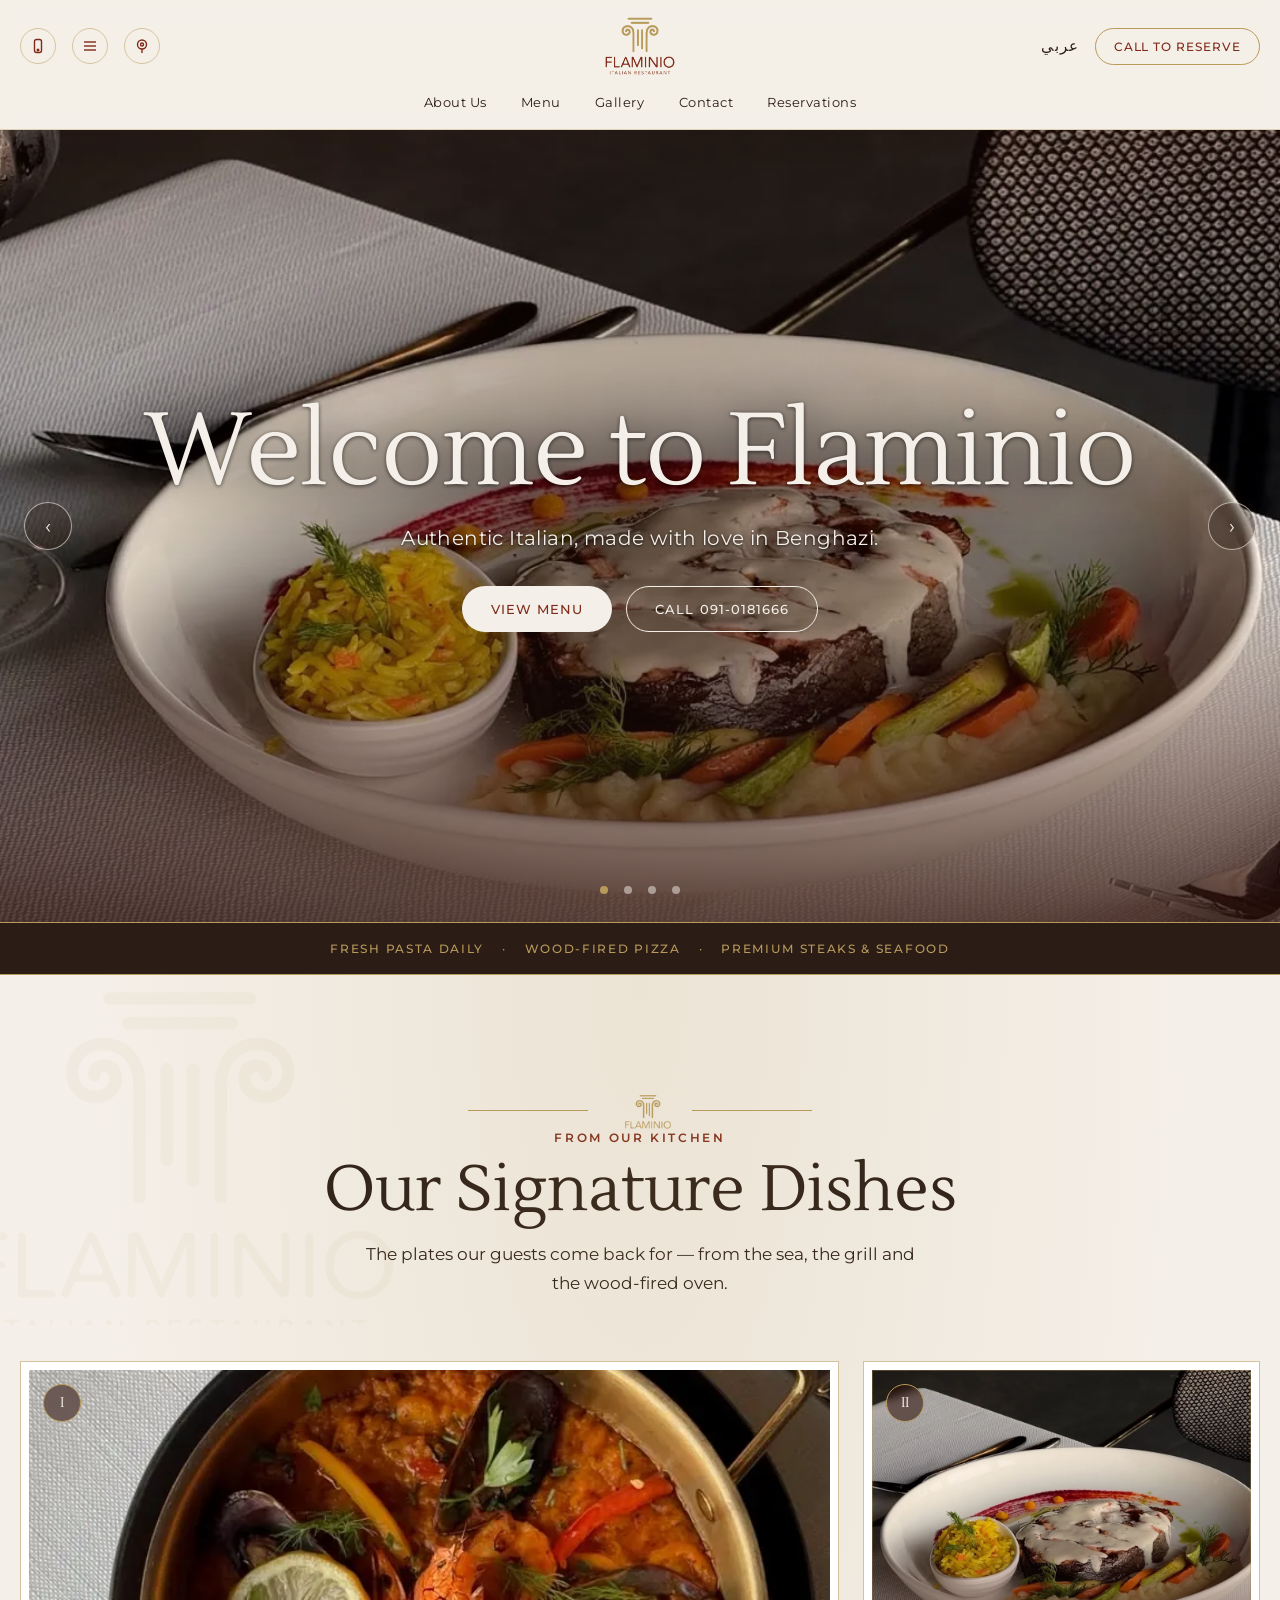
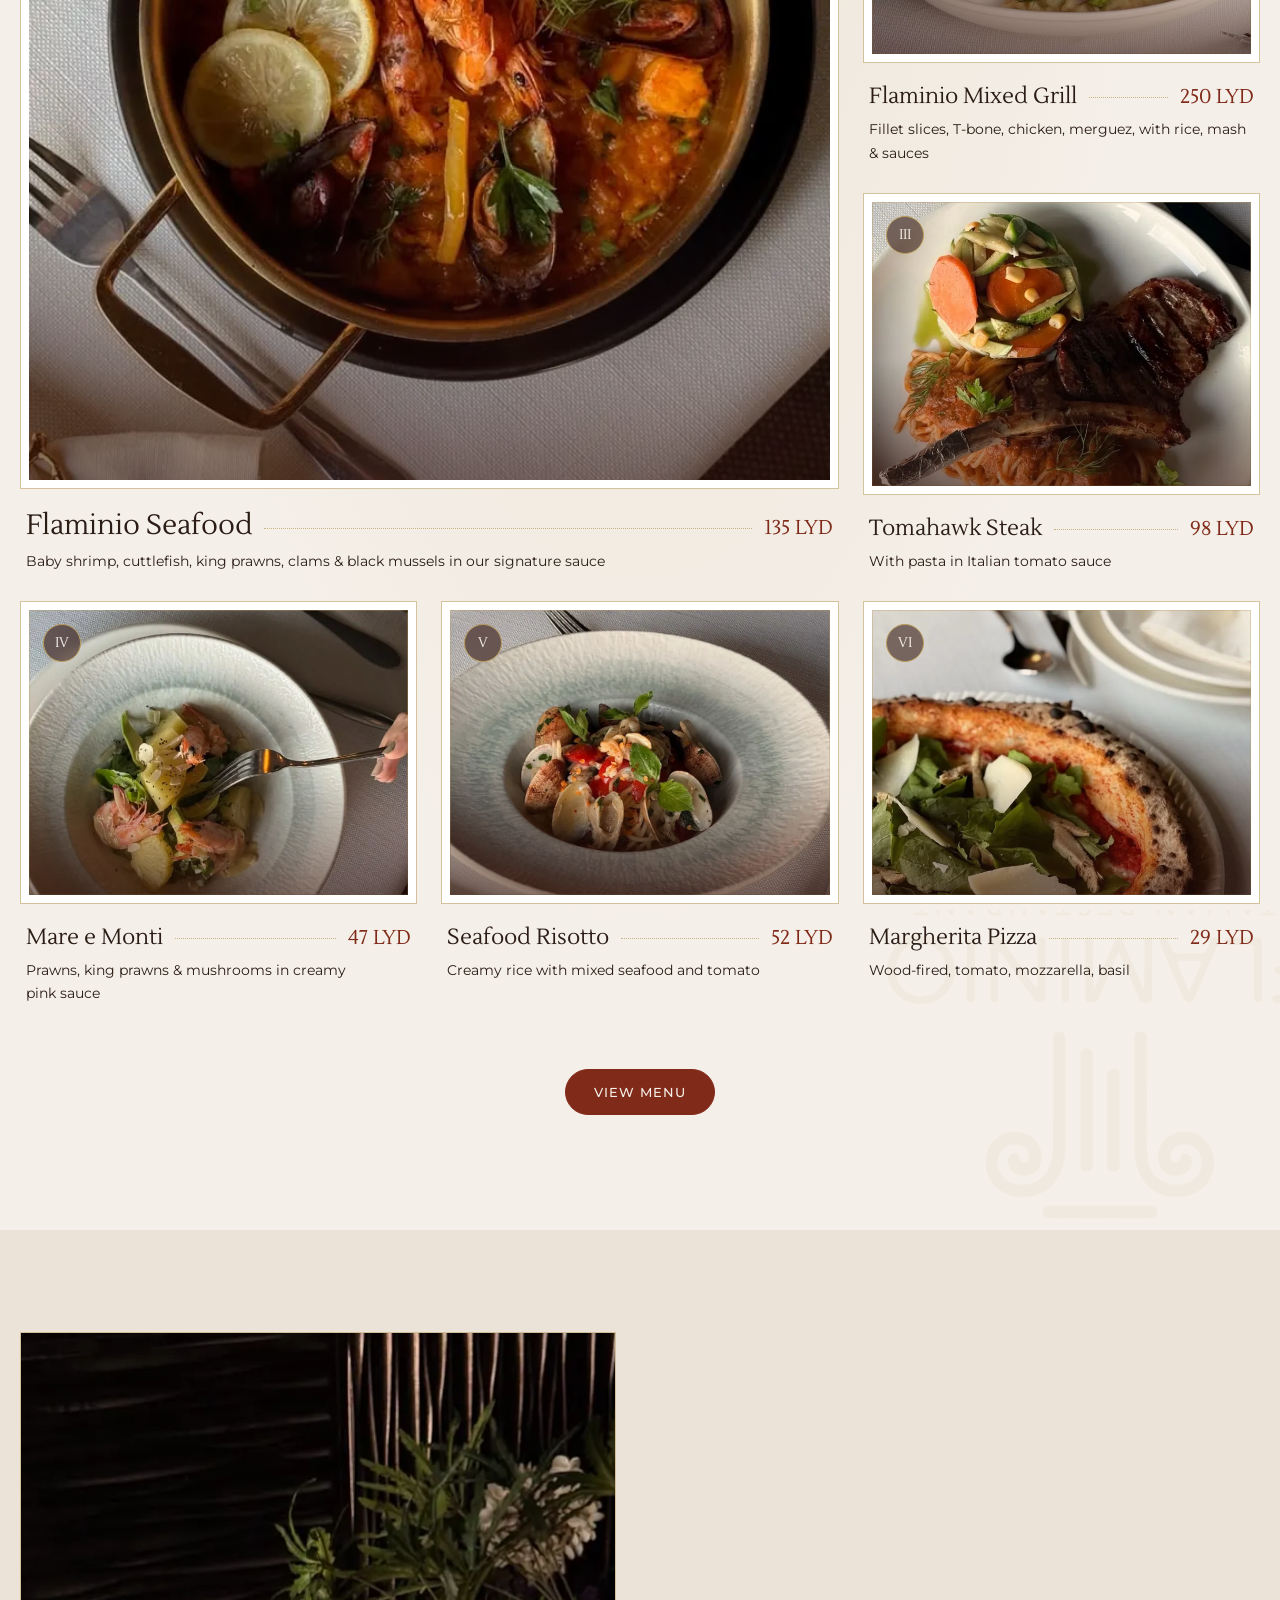
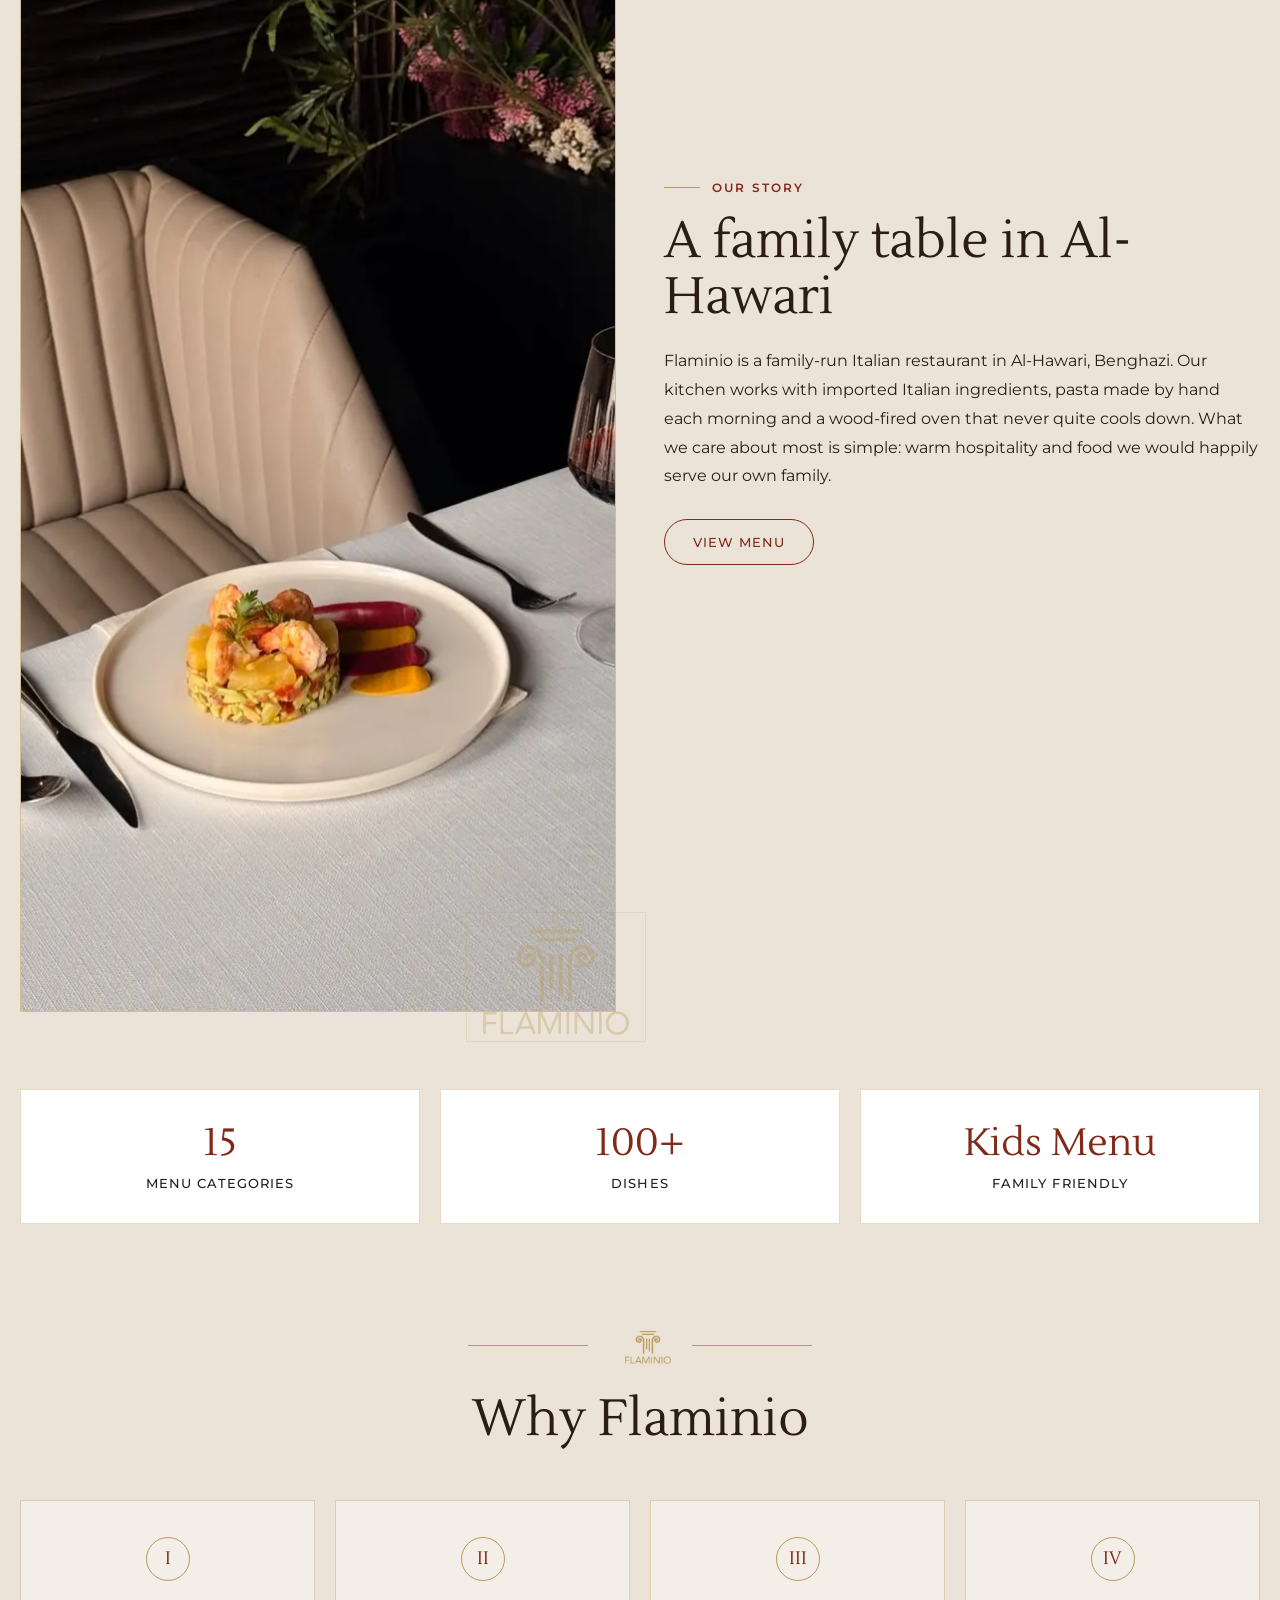
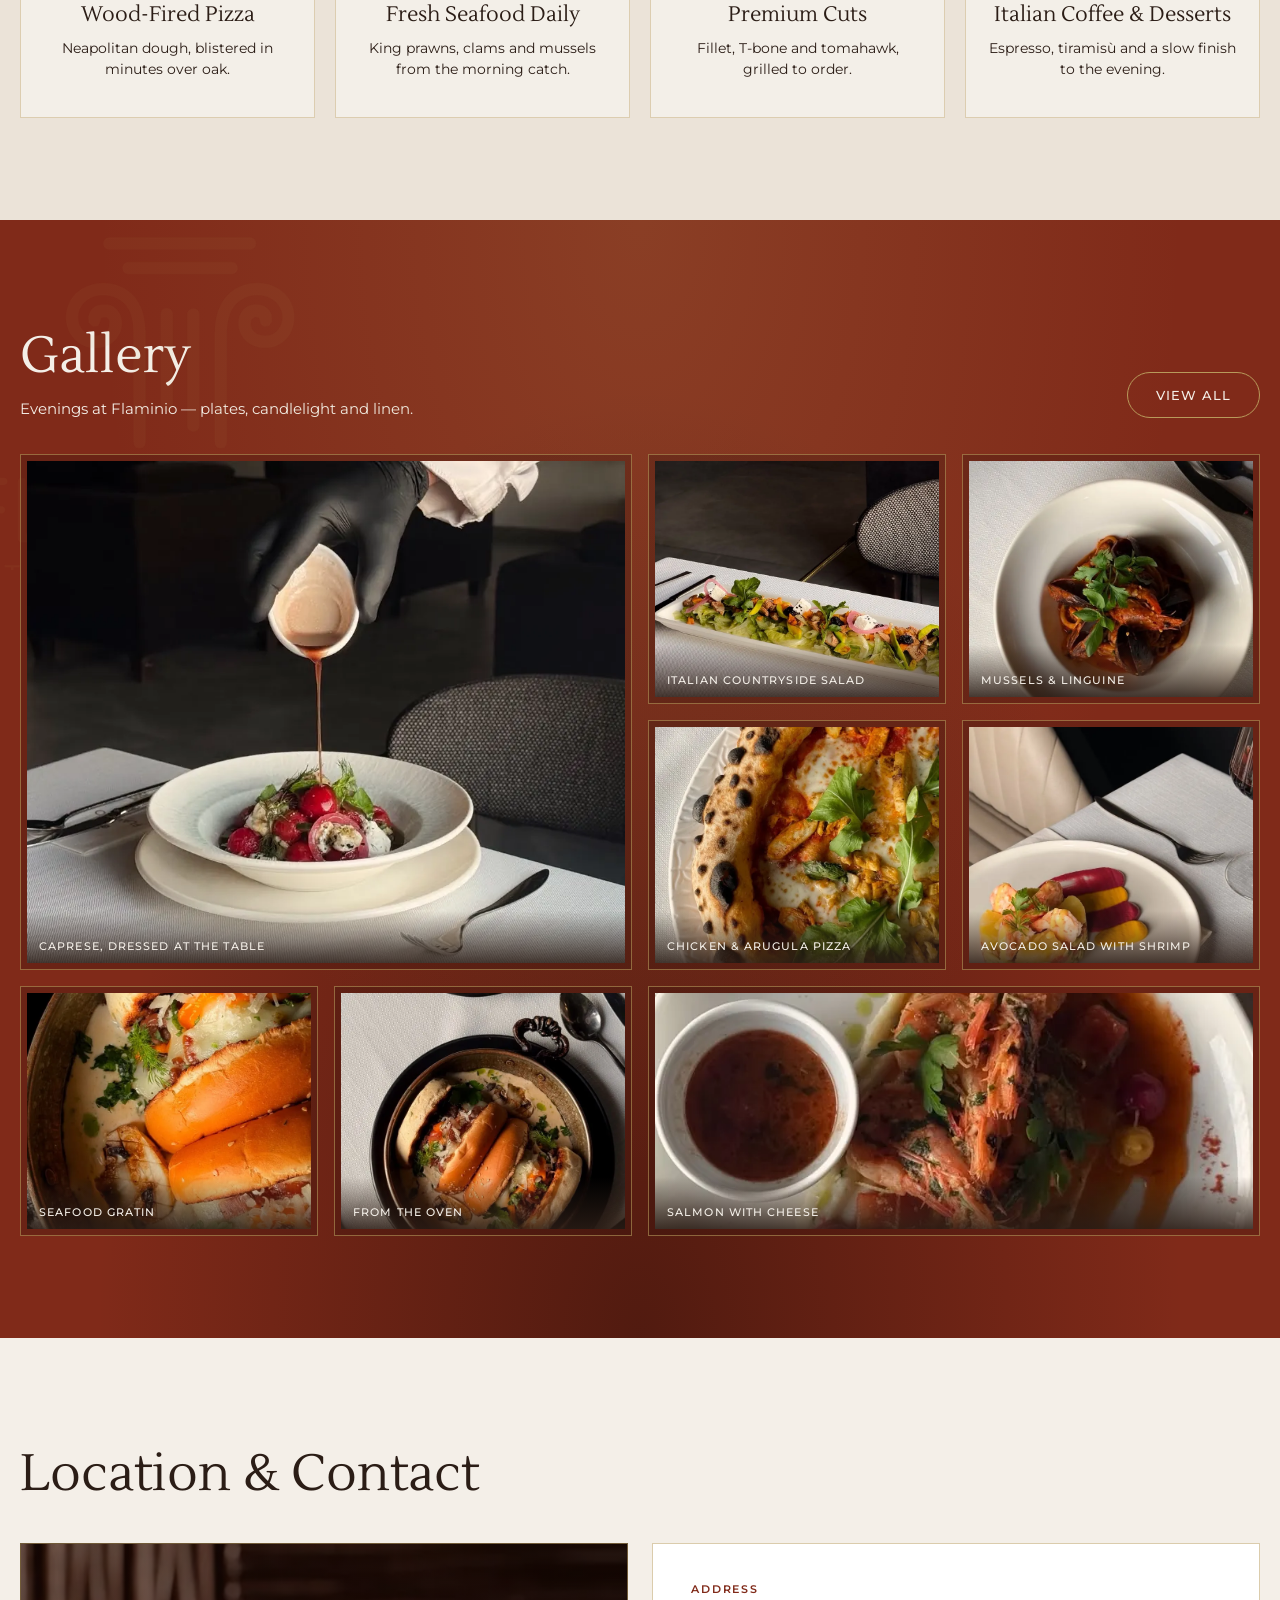
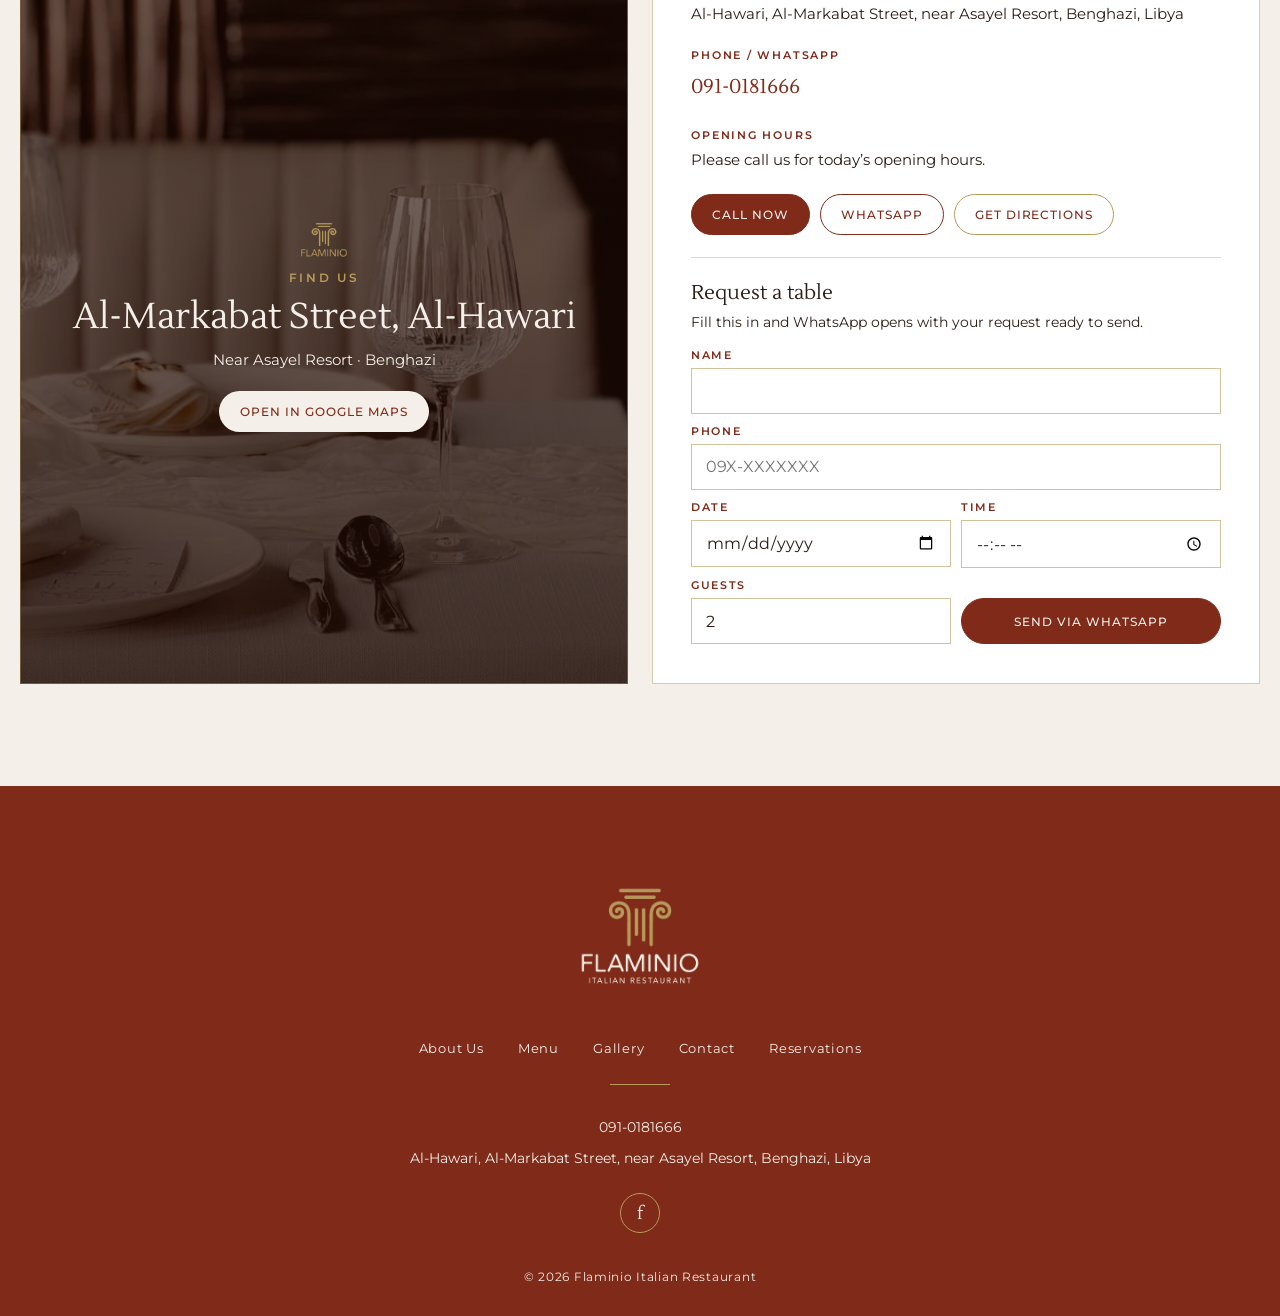
==== commit 1f743bbb: "Send table requests through WhatsApp and remove visible placeholders The reservation form told guest" ====
--- a/index.html
+++ b/index.html
@@ -35,7 +35,7 @@
 <link rel="preconnect" href="https://fonts.googleapis.com">
 <link rel="preconnect" href="https://fonts.gstatic.com" crossorigin>
 <link rel="preload" as="image" href="img/fillet-cheese.webp" type="image/webp" fetchpriority="high">
-<link href="https://fonts.googleapis.com/css2?family=Lustria&family=Montserrat:wght@300;400;500;600&display=swap" rel="stylesheet">
+<link href="https://fonts.googleapis.com/css2?family=Lustria&family=Montserrat:wght@400;500;600&display=swap" rel="stylesheet">
 <link rel="stylesheet" href="css/style.css">
 
 <script type="application/ld+json">
@@ -287,32 +287,35 @@
   <div class="container" data-reveal>
     <h2 class="serif contact-title" id="contact-title">Location &amp; Contact</h2>
     <div class="contact-grid">
-      <a href="https://www.google.com/maps/search/?api=1&amp;query=Asayel+Resort+Al-Hawari+Benghazi" target="_blank" rel="noopener" class="map-placeholder">Embedded map placeholder — Al-Markabat St, Al-Hawari<span class="visually-hidden"> (opens Google Maps in a new tab)</span></a>
+      <div class="find-us">
+        <picture><source type="image/webp" srcset="img/interior-table.webp"><img src="img/interior-table.jpg" alt="" class="find-us-bg" loading="lazy" decoding="async"></picture>
+        <picture><source type="image/webp" srcset="img/logo-gold.webp"><img src="img/logo-gold.png" alt="" class="find-us-mark" width="56" height="40" loading="lazy" decoding="async"></picture>
+        <div class="find-us-kicker">Find us</div>
+        <p class="serif find-us-title">Al-Markabat Street, Al-Hawari</p>
+        <p class="find-us-sub">Near Asayel Resort · Benghazi</p>
+        <a href="https://www.google.com/maps/search/?api=1&amp;query=Asayel+Resort+Al-Hawari+Benghazi" target="_blank" rel="noopener" class="btn btn-sm btn-cream">Open in Google Maps<span class="visually-hidden"> (opens in a new tab)</span></a>
+      </div>
       <div class="contact-card">
         <div><div class="contact-label">Address</div><address class="contact-value" style="font-style:normal">Al-Hawari, Al-Markabat Street, near Asayel Resort, Benghazi, Libya</address></div>
         <div><div class="contact-label">Phone / WhatsApp</div><a href="tel:+218910181666" class="contact-phone">091-0181666</a></div>
-        <div><div class="contact-label">Opening hours</div><div class="contact-value">Daily 12:00 – 00:00 (placeholder)</div></div>
+        <div><div class="contact-label">Opening hours</div><div class="contact-value">Please call us for today&rsquo;s opening hours.</div></div>
         <div class="contact-actions">
           <a href="tel:+218910181666" class="btn btn-sm btn-burgundy">Call Now</a>
           <a href="https://wa.me/218910181666" target="_blank" rel="noopener" class="btn btn-sm btn-outline-burgundy">WhatsApp</a>
           <a href="https://www.google.com/maps/search/?api=1&amp;query=Asayel+Resort+Al-Hawari+Benghazi" target="_blank" rel="noopener" class="btn btn-sm btn-outline-burgundy-on-gold">Get Directions</a>
         </div>
-        <div class="reservation-form">
-          <h3 class="serif reservation-form-title" id="reservation-title" style="margin:0;font-weight:400">Request a table</h3>
-          <p class="reservation-sent" id="reservation-sent" role="status" tabindex="-1" hidden>Thank you — we will call you to confirm.</p>
+        <div class="reservation-form" id="reserve">
+          <h3 class="serif reservation-form-title" id="reservation-title">Request a table</h3>
+          <p class="reservation-intro">Fill this in and WhatsApp opens with your request ready to send.</p>
           <form id="reservation-form" class="reservation-fields" aria-labelledby="reservation-title">
-            <label for="res-name" class="visually-hidden">Name</label>
-            <input id="res-name" required placeholder="Name" class="span-2" name="name" autocomplete="name">
-            <label for="res-phone" class="visually-hidden">Phone</label>
-            <input id="res-phone" required type="tel" placeholder="Phone" class="span-2" name="phone" autocomplete="tel" inputmode="tel">
-            <label for="res-date" class="visually-hidden">Date</label>
-            <input id="res-date" required type="date" name="date">
-            <label for="res-time" class="visually-hidden">Time</label>
-            <input id="res-time" required type="time" name="time">
-            <label for="res-guests" class="visually-hidden">Number of guests</label>
-            <input id="res-guests" required type="number" min="1" max="20" placeholder="Guests" name="guests" inputmode="numeric">
-            <button type="submit" class="btn btn-sm btn-burgundy">Send request</button>
+            <div class="field span-2"><label for="res-name">Name</label><input id="res-name" required name="name" autocomplete="name"></div>
+            <div class="field span-2"><label for="res-phone">Phone</label><input id="res-phone" required type="tel" name="phone" autocomplete="tel" inputmode="tel" placeholder="09X-XXXXXXX"></div>
+            <div class="field"><label for="res-date">Date</label><input id="res-date" required type="date" name="date"></div>
+            <div class="field"><label for="res-time">Time</label><input id="res-time" required type="time" name="time"></div>
+            <div class="field"><label for="res-guests">Guests</label><input id="res-guests" required type="number" min="1" max="20" name="guests" inputmode="numeric" value="2"></div>
+            <div class="field field--submit"><button type="submit" class="btn btn-sm btn-burgundy">Send via WhatsApp</button></div>
           </form>
+          <p class="reservation-sent" id="reservation-sent" role="status" tabindex="-1" hidden>WhatsApp is opening with your request — tap <strong>Send</strong> to confirm it. Didn&rsquo;t open? <a id="reservation-link" href="https://wa.me/218910181666" target="_blank" rel="noopener">Open WhatsApp</a> or call <a href="tel:+218910181666">091-0181666</a>.</p>
         </div>
       </div>
     </div>
@@ -322,7 +325,7 @@
 </main>
 
 <!-- FOOTER -->
-<footer id="reservations" class="site-footer">
+<footer class="site-footer">
   <picture><source type="image/webp" srcset="img/logo-cream.webp"><img src="img/logo-cream.png" alt="Flaminio Italian Restaurant" class="footer-logo" width="640" height="544" loading="lazy" decoding="async"></picture>
   <nav class="footer-nav" id="footer-nav" aria-label="Footer"></nav>
   <div class="footer-rule"></div>
@@ -330,7 +333,7 @@
   <div class="footer-social">
     <a href="https://www.facebook.com/flaminio.ly/" target="_blank" rel="noopener" aria-label="Flaminio on Facebook" class="social-btn">f</a>
   </div>
-  <div class="footer-copy">© Flaminio Italian Restaurant</div>
+  <div class="footer-copy">© 2026 Flaminio Italian Restaurant</div>
 </footer>
 
 <!-- LIGHTBOX -->
--- a/css/style.css
+++ b/css/style.css
@@ -122,6 +122,7 @@
   top: 0;
   z-index: 50;
   background: rgba(244, 239, 232, .96);
+  -webkit-backdrop-filter: blur(8px);
   backdrop-filter: blur(8px);
   border-bottom: 1px solid rgba(184, 154, 91, .35);
 }
@@ -475,6 +476,7 @@
   align-items: center;
   justify-content: center;
   background: rgba(43, 14, 8, .55);
+  -webkit-backdrop-filter: blur(4px);
   backdrop-filter: blur(4px);
   color: var(--cream);
   font-family: Lustria, serif;
@@ -610,29 +612,42 @@
   gap: 24px;
   align-items: stretch;
 }
-.map-placeholder {
-  display: flex;
-  align-items: center;
-  justify-content: center;
+.find-us {
+  position: relative;
+  isolation: isolate;
+  overflow: hidden;
+  display: flex;
+  flex-direction: column;
+  align-items: center;
+  justify-content: center;
+  gap: 12px;
   min-height: 420px;
-  background: repeating-linear-gradient(135deg, #e6ddd0 0 12px, #ede6da 12px 24px);
+  padding: 40px 28px;
+  text-align: center;
+  color: var(--cream);
+  background: var(--espresso);
   border: 1px solid rgba(184, 154, 91, .5);
-  color: var(--burgundy);
-  font-family: ui-monospace, SFMono-Regular, Menlo, monospace;
-  font-size: 12px;
-  letter-spacing: .08em;
-  text-transform: uppercase;
-  text-align: center;
-  padding: 24px;
-}
+}
+.find-us-bg { position: absolute; inset: 0; width: 100%; height: 100%; object-fit: cover; z-index: -2; }
+.find-us::after { content: ""; position: absolute; inset: 0; z-index: -1; background: linear-gradient(180deg, rgba(30, 10, 4, .55), rgba(30, 10, 4, .82)); }
+.find-us-mark { width: 56px; height: 40px; object-fit: cover; object-position: top; }
+.find-us-kicker { color: var(--gold); font-size: 12px; font-weight: 600; letter-spacing: .22em; text-transform: uppercase; }
+.find-us-title { font-size: clamp(26px, 3vw, 36px); line-height: 1.15; margin: 0; }
+.find-us-sub { margin: 0 0 10px; font-size: 15px; }
 .contact-card { background: #fff; border: 1px solid rgba(184, 154, 91, .5); padding: clamp(24px, 3vw, 40px); display: flex; flex-direction: column; gap: 22px; }
 .contact-label { font-size: 11px; font-weight: 600; letter-spacing: .16em; text-transform: uppercase; color: var(--burgundy); }
 .contact-value { margin-top: 6px; font-size: 15px; line-height: 1.6; }
 .contact-phone { display: inline-block; margin-top: 6px; font-size: 20px; font-family: Lustria, serif; color: var(--burgundy); }
 .contact-actions { display: flex; gap: 10px; flex-wrap: wrap; }
 .reservation-form { border-top: 1px solid rgba(184, 154, 91, .4); padding-top: 22px; }
-.reservation-form-title { font-family: Lustria, serif; font-size: 20px; }
-.reservation-sent { margin: 14px 0 0; color: var(--burgundy); font-size: 14px; }
+.reservation-form-title { font-family: Lustria, serif; font-weight: 400; font-size: 20px; margin: 0; }
+.reservation-intro { margin: 6px 0 0; font-size: 13.5px; line-height: 1.6; }
+.reservation-sent { margin: 14px 0 0; padding: 12px 14px; border-left: 2px solid var(--gold); background: var(--cream); color: var(--espresso); font-size: 14px; line-height: 1.6; }
+.reservation-sent a { text-decoration: underline; }
+.field { display: flex; flex-direction: column; gap: 6px; min-width: 0; }
+.field.span-2 { grid-column: 1 / -1; }
+.field label { font-size: 11px; font-weight: 600; letter-spacing: .14em; text-transform: uppercase; color: var(--burgundy); }
+.field--submit { justify-content: flex-end; }
 .reservation-fields {
   margin-top: 14px;
   display: grid;
@@ -655,10 +670,9 @@
 }
 .reservation-fields input:focus { border-color: var(--burgundy); }
 @media (max-width: 720px) {
-  .map-placeholder { min-height: 240px; }
-}
-.reservation-fields input.span-2 { grid-column: 1 / -1; }
-.reservation-fields button { grid-column: 1 / -1; justify-self: start; }
+  .find-us { min-height: 300px; }
+}
+.reservation-fields button { width: 100%; min-height: 46px; }
 
 /* ---------- footer ---------- */
 .site-footer { background: var(--burgundy); color: var(--cream); padding: clamp(56px, 7vw, 90px) 20px 32px; text-align: center; }
@@ -765,7 +779,6 @@
 @keyframes fadeUp { from { opacity: 0; transform: translateY(14px); } to { opacity: 1; transform: none; } }
 .menu-cat-head { display: flex; align-items: baseline; justify-content: space-between; gap: 16px; border-bottom: 1px solid var(--gold); padding-bottom: 12px; }
 .menu-cat-title { font-size: clamp(26px, 3vw, 36px); margin: 0; }
-.menu-cat-sub { font-size: 13px; letter-spacing: .1em; color: var(--burgundy); font-family: Lustria, serif; }
 .menu-items { display: grid; grid-template-columns: repeat(auto-fit, minmax(min(100%, 300px), 1fr)); gap: 22px 40px; margin-top: 22px; }
 .menu-item { display: flex; flex-direction: column; gap: 4px; padding-bottom: 14px; border-bottom: 1px dotted rgba(184, 154, 91, .45); }
 .menu-item-row { display: flex; align-items: baseline; gap: 10px; }
